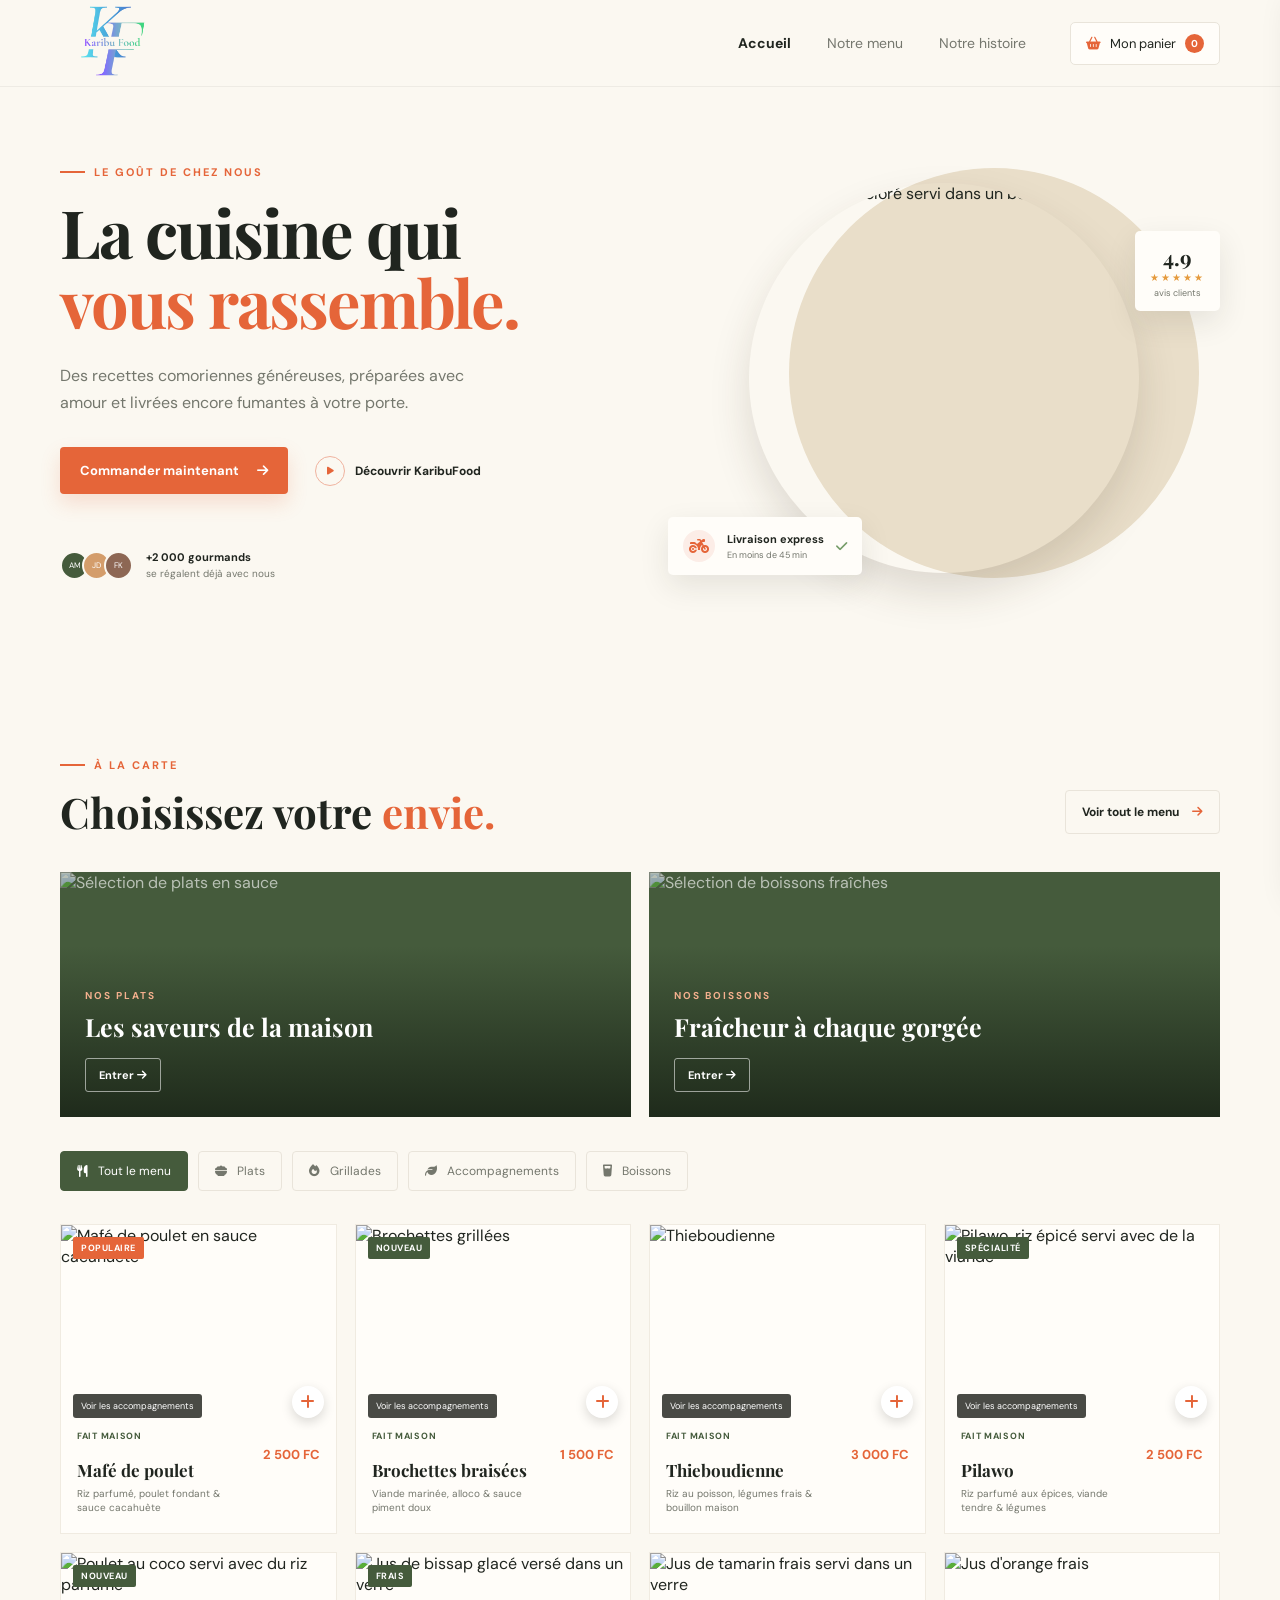
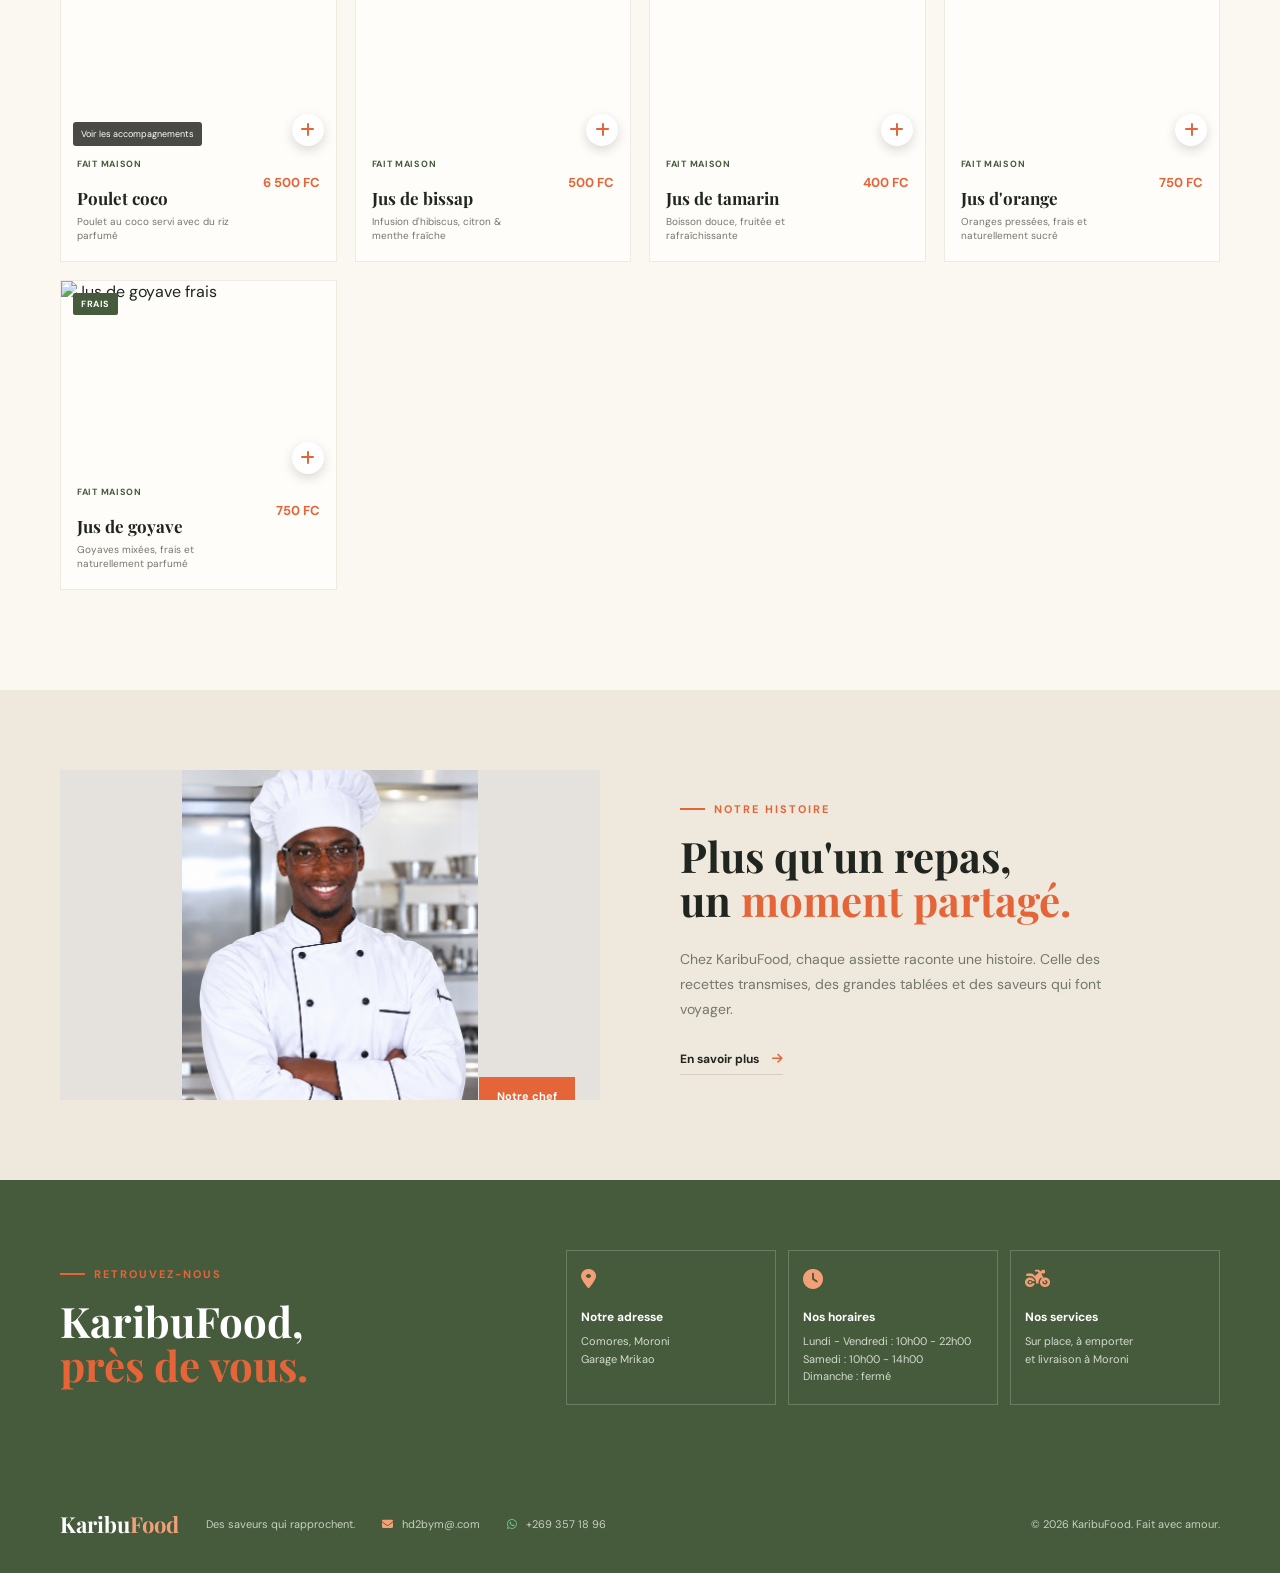
==== karibufood.html @ 6693604b "Let customers choose accompaniments" ====
﻿<!DOCTYPE html>
<html lang="fr">
<head>
    <meta charset="UTF-8">
    <meta name="viewport" content="width=device-width, initial-scale=1.0">
    <meta name="description" content="KaribuFood, votre restaurant de cuisine africaine livrÃ© Ã  domicile.">
    <title>KaribuFood | La cuisine qui vous rassemble</title>
    <link rel="stylesheet" href="karibufood.css">
    <link rel="preconnect" href="https://fonts.googleapis.com">
    <link rel="preconnect" href="https://fonts.gstatic.com" crossorigin>
    <link href="https://fonts.googleapis.com/css2?family=DM+Sans:wght@400;500;600;700&family=Playfair+Display:wght@600;700;800&display=swap" rel="stylesheet">
    <link rel="stylesheet" href="https://cdnjs.cloudflare.com/ajax/libs/font-awesome/6.5.2/css/all.min.css">
</head>
<body>
    <header class="site-header">
        <nav class="navbar container" aria-label="Navigation principale">
            <a class="brand" href="#accueil" aria-label="KaribuFood accueil"><img src="logo image/karibufood_logo_transparent.png" alt="KaribuFood"></a>
            <div class="nav-links"><a class="active" href="#accueil">Accueil</a><a href="#menu">Notre menu</a><a href="#histoire">Notre histoire</a></div>
            <button class="cart-button" id="cartButton" type="button" aria-label="Ouvrir le panier"><i class="fa-solid fa-basket-shopping"></i><span>Mon panier</span><b id="cartCount">0</b></button>
            <button class="menu-toggle" id="menuToggle" type="button" aria-label="Ouvrir le menu"><i class="fa-solid fa-bars"></i></button>
        </nav>
    </header>
    <main>
        <section class="hero" id="accueil"><div class="container hero-grid"><div class="hero-copy"><p class="eyebrow"><span></span> Le goÃ»t de chez nous</p><h1>La cuisine qui <em>vous rassemble.</em></h1><p class="hero-text">Des recettes comoriennes gÃ©nÃ©reuses, prÃ©parÃ©es avec amour et livrÃ©es encore fumantes Ã  votre porte.</p><div class="hero-actions"><a class="primary-button" href="#menu">Commander maintenant <i class="fa-solid fa-arrow-right"></i></a><a class="play-link" href="#histoire"><span><i class="fa-solid fa-play"></i></span> DÃ©couvrir KaribuFood</a></div><div class="hero-note"><div class="avatar-stack"><span>AM</span><span>JD</span><span>FK</span></div><p><strong>+2 000 gourmands</strong><br>se rÃ©galent dÃ©jÃ  avec nous</p></div></div><div class="hero-visual"><div class="hero-shape"></div><img src="https://images.unsplash.com/photo-1604329760661-e71dc83f8f26?auto=format&fit=crop&w=1000&q=85" alt="Plat africain colorÃ© servi dans un bol"><div class="delivery-card"><i class="fa-solid fa-motorcycle"></i><div><strong>Livraison express</strong><small>En moins de 45 min</small></div><i class="fa-solid fa-check"></i></div><div class="rating-card"><strong>4.9</strong><span>â˜…â˜…â˜…â˜…â˜…</span><small>avis clients</small></div></div></div></section>
        <section class="menu-section container" id="menu"><div class="section-heading"><div><p class="eyebrow"><span></span> Ã€ la carte</p><h2>Choisissez votre <em>envie.</em></h2></div><a class="outline-button" href="#menu">Voir tout le menu <i class="fa-solid fa-arrow-right"></i></a></div><div class="menu-collections"><article class="collection-card"><img src="https://images.unsplash.com/photo-1547592180-85f173990554?auto=format&fit=crop&w=900&q=85" alt="SÃ©lection de plats en sauce"><div><p>Nos plats</p><h3>Les saveurs de la maison</h3><button class="collection-button" data-view-category="plats" type="button">Entrer <i class="fa-solid fa-arrow-right"></i></button></div></article><article class="collection-card"><img src="https://images.unsplash.com/photo-1544145945-f90425340c7e?auto=format&fit=crop&w=900&q=85" alt="SÃ©lection de boissons fraÃ®ches"><div><p>Nos boissons</p><h3>FraÃ®cheur Ã  chaque gorgÃ©e</h3><button class="collection-button" data-view-category="boissons" type="button">Entrer <i class="fa-solid fa-arrow-right"></i></button></div></article></div><div class="categories" role="tablist" aria-label="CatÃ©gories du menu"><button class="category active" data-category="all" type="button"><i class="fa-solid fa-utensils"></i> Tout le menu</button><button class="category" data-category="plats" type="button"><i class="fa-solid fa-bowl-food"></i> Plats</button><button class="category" data-category="grillades" type="button"><i class="fa-solid fa-fire"></i> Grillades</button><button class="category" data-category="accompagnements" type="button"><i class="fa-solid fa-leaf"></i> Accompagnements</button><button class="category" data-category="boissons" type="button"><i class="fa-solid fa-glass-water"></i> Boissons</button></div><div class="food-grid" id="foodGrid">
            <article class="food-card" data-category="plats" data-name="MafÃ© de poulet" data-price="2500" data-accompagnements="Riz parfumÃ©|Poulet|Sauce cacahuÃ¨te|Carotte|Oignon"><div class="food-image"><img src="https://i.pinimg.com/736x/01/c2/eb/01c2eb4a02ba7c82f699e6c225001c4b.jpg" alt="MafÃ© de poulet en sauce cacahuÃ¨te"><span class="popular">Populaire</span><button class="quick-add" type="button" aria-label="Ajouter MafÃ© de poulet"><i class="fa-solid fa-plus"></i></button></div><div class="food-info"><div><h3>MafÃ© de poulet</h3><p>Riz parfumÃ©, poulet fondant & sauce cacahuÃ¨te</p></div><strong>2 500 FC</strong></div></article>
            <article class="food-card" data-category="grillades" data-name="Brochettes braisÃ©es" data-price="1500" data-accompagnements="Alloco|Sauce piment doux|Salade verte|Tomate|Oignon"><div class="food-image"><img src="https://i.pinimg.com/736x/81/b2/e4/81b2e460fadc8dfc91b038dc1888daf3.jpg" alt="Brochettes grillÃ©es"><span class="new">Nouveau</span><button class="quick-add" type="button" aria-label="Ajouter Brochettes braisÃ©es"><i class="fa-solid fa-plus"></i></button></div><div class="food-info"><div><h3>Brochettes braisÃ©es</h3><p>Viande marinÃ©e, alloco & sauce piment doux</p></div><strong>1 500 FC</strong></div></article>
            <article class="food-card" data-category="plats" data-name="Thieboudienne" data-price="3000" data-accompagnements="Riz|Poisson|LÃ©gumes frais|Bouillon maison|Tomate"><div class="food-image"><img src="https://images.unsplash.com/photo-1512058564366-18510be2db19?auto=format&fit=crop&w=700&q=85" alt="Thieboudienne"><button class="quick-add" type="button" aria-label="Ajouter Thieboudienne"><i class="fa-solid fa-plus"></i></button></div><div class="food-info"><div><h3>Thieboudienne</h3><p>Riz au poisson, lÃ©gumes frais & bouillon maison</p></div><strong>3 000 FC</strong></div></article>
            <article class="food-card" data-category="plats" data-name="Pilawo" data-price="2500" data-accompagnements="Riz Ã©picÃ©|Viande tendre|LÃ©gumes|Pois chiches|Sauce"><div class="food-image"><img src="https://i.pinimg.com/736x/68/ee/72/68ee72167436bbbc3c39f2d43cd04813.jpg" alt="Pilawo, riz Ã©picÃ© servi avec de la viande"><span class="new">SpÃ©cialitÃ©</span><button class="quick-add" type="button" aria-label="Ajouter Pilawo"><i class="fa-solid fa-plus"></i></button></div><div class="food-info"><div><h3>Pilawo</h3><p>Riz parfumÃ© aux Ã©pices, viande tendre & lÃ©gumes</p></div><strong>2 500 FC</strong></div></article>
            <article class="food-card" data-category="plats" data-name="Poulet coco" data-price="6500" data-accompagnements="Poulet|Riz parfumÃ©|Lait de coco|Carotte|Poivron"><div class="food-image"><img src="https://i.pinimg.com/736x/cd/e4/d1/cde4d16fb7b32b44b46d7a830b1a52b8.jpg" alt="Poulet au coco servi avec du riz parfumÃ©"><span class="new">Nouveau</span><button class="quick-add" type="button" aria-label="Ajouter Poulet coco"><i class="fa-solid fa-plus"></i></button></div><div class="food-info"><div><h3>Poulet coco</h3><p>Poulet au coco servi avec du riz parfumÃ©</p></div><strong>6 500 FC</strong></div></article>
            <article class="food-card" data-category="boissons" data-name="Jus de bissap" data-price="500"><div class="food-image"><img src="https://i.pinimg.com/736x/52/3e/ba/523eba1c9d68905fcc870c35cdce271d.jpg" alt="Jus de bissap glacÃ© versÃ© dans un verre"><span class="new">Frais</span><button class="quick-add" type="button" aria-label="Ajouter Jus de bissap"><i class="fa-solid fa-plus"></i></button></div><div class="food-info"><div><h3>Jus de bissap</h3><p>Infusion d'hibiscus, citron & menthe fraÃ®che</p></div><strong>500 FC</strong></div></article>
            <article class="food-card" data-category="boissons" data-name="Jus de tamarin" data-price="400"><div class="food-image"><img src="https://i.pinimg.com/736x/dc/6e/f4/dc6ef4f5f45bc2360cb7c2aab0825589.jpg" alt="Jus de tamarin frais servi dans un verre"><button class="quick-add" type="button" aria-label="Ajouter Jus de tamarin"><i class="fa-solid fa-plus"></i></button></div><div class="food-info"><div><h3>Jus de tamarin</h3><p>Boisson douce, fruitÃ©e et rafraÃ®chissante</p></div><strong>400 FC</strong></div></article>
            <article class="food-card" data-category="boissons" data-name="Jus d'orange" data-price="750"><div class="food-image"><img src="https://images.unsplash.com/photo-1600271886742-f049cd451bba?auto=format&fit=crop&w=700&q=85" alt="Jus d'orange frais"><button class="quick-add" type="button" aria-label="Ajouter Jus d'orange"><i class="fa-solid fa-plus"></i></button></div><div class="food-info"><div><h3>Jus d'orange</h3><p>Oranges pressÃ©es, frais et naturellement sucrÃ©</p></div><strong>750 FC</strong></div></article>
            <article class="food-card" data-category="boissons" data-name="Jus de goyave" data-price="750"><div class="food-image"><img src="https://i.pinimg.com/736x/df/b5/95/dfb595bc59ea06f942e2a136dc62aecb.jpg" alt="Jus de goyave frais"><span class="new">Frais</span><button class="quick-add" type="button" aria-label="Ajouter Jus de goyave"><i class="fa-solid fa-plus"></i></button></div><div class="food-info"><div><h3>Jus de goyave</h3><p>Goyaves mixÃ©es, frais et naturellement parfumÃ©</p></div><strong>750 FC</strong></div></article>
        </div></section>
        <section class="story" id="histoire"><div class="container story-grid"><div class="story-image"><img src="5f4ec64f-b75d-4c88-a7b0-e75ed07fa10e.png" alt="Chef KaribuFood dans sa cuisine"><span>Notre chef</span></div><div class="story-copy"><p class="eyebrow"><span></span> Notre histoire</p><h2>Plus qu'un repas,<br>un <em>moment partagÃ©.</em></h2><p>Chez KaribuFood, chaque assiette raconte une histoire. Celle des recettes transmises, des grandes tablÃ©es et des saveurs qui font voyager.</p><a class="text-link" href="#restaurant-info">En savoir plus <i class="fa-solid fa-arrow-right"></i></a></div></div></section>
        <section class="restaurant-info" id="restaurant-info"><div class="container info-grid"><div><p class="eyebrow"><span></span> Retrouvez-nous</p><h2>KaribuFood,<br><em>prÃ¨s de vous.</em></h2></div><div class="info-options"><div class="info-option"><i class="fa-solid fa-location-dot"></i><div><strong>Notre adresse</strong><p>Comores, Moroni<br>Garage Mrikao</p></div></div><div class="info-option"><i class="fa-solid fa-clock"></i><div><strong>Nos horaires</strong><p>Lundi - Dimanche<br>10h00 - 22h00</p></div></div><div class="info-option"><i class="fa-solid fa-motorcycle"></i><div><strong>Nos services</strong><p>Sur place, Ã  emporter<br>et livraison Ã  Moroni</p></div></div></div></div></section>
    </main>
    <aside class="cart-drawer" id="cartDrawer" aria-label="Votre panier" aria-hidden="true"><div class="drawer-head"><div><p class="eyebrow"><span></span> Votre commande</p><h2>Mon panier</h2></div><button id="closeCart" type="button" aria-label="Fermer le panier"><i class="fa-solid fa-xmark"></i></button></div><div class="cart-items" id="cartItems"><div class="empty-cart"><i class="fa-solid fa-basket-shopping"></i><p>Votre panier est vide.</p><small>Ajoutez un plat pour commencer.</small></div></div><div class="cart-footer"><div class="total-row"><span>Sous-total</span><strong id="cartTotal">0 FC</strong></div><button class="primary-button checkout" id="checkoutButton" type="button">Passer la commande <i class="fa-solid fa-arrow-right"></i></button></div></aside><div class="overlay" id="overlay"></div>
    <section class="dish-modal" id="dishModal" aria-hidden="true" aria-labelledby="dishModalTitle"><div class="dish-modal-box"><button class="dish-modal-close" id="closeDishModal" type="button" aria-label="Fermer les accompagnements"><i class="fa-solid fa-xmark"></i></button><div class="dish-modal-head"><p class="eyebrow"><span></span> Accompagnements</p><h2 id="dishModalTitle">Nom du plat</h2></div><ul id="dishModalList" class="dish-modal-list"></ul></div></section><section class="payment-modal" id="paymentModal" aria-hidden="true" aria-labelledby="paymentTitle"><div class="payment-box"><div class="payment-head"><div><p class="eyebrow"><span></span> Paiement sÃ©curisÃ©</p><h2 id="paymentTitle">Finalisez votre commande</h2></div><button id="closePayment" type="button" aria-label="Fermer le paiement"><i class="fa-solid fa-xmark"></i></button></div><div class="payment-total"><span>Total Ã  payer</span><strong id="paymentTotal">0 FC</strong></div><div class="payment-methods"><button class="payment-method active" data-method="card" type="button"><i class="fa-regular fa-credit-card"></i><span>Carte bancaire<small>Visa, Mastercard</small></span><i class="fa-solid fa-check"></i></button><button class="payment-method" data-method="paypal" type="button"><i class="fa-brands fa-paypal"></i><span>PayPal<small>Paiement rapide</small></span><i class="fa-solid fa-check"></i></button><button class="payment-method" data-method="mobile" type="button"><i class="fa-solid fa-mobile-screen-button"></i><span>Mobile Money<small>Comores Telecom, Telma</small></span><i class="fa-solid fa-check"></i></button></div><form id="paymentForm"><label>Nom complet<input type="text" name="name" placeholder="Votre nom" required></label><label>Email de confirmation<input type="email" name="email" placeholder="vous@exemple.com" required></label><div class="card-fields" id="cardFields"><label>NumÃ©ro de carte<input type="text" inputmode="numeric" placeholder="0000 0000 0000 0000" minlength="16" required></label><div class="form-row"><label>Expiration<input type="text" placeholder="MM/AA" required></label><label>CVV<input type="text" inputmode="numeric" placeholder="123" minlength="3" required></label></div></div><div class="mobile-fields" id="mobileFields"><label>NumÃ©ro Mobile Money<input type="tel" inputmode="tel" placeholder="+269 3X XX XX XX"></label></div><button class="primary-button payment-submit" type="submit">Confirmer et payer <i class="fa-solid fa-lock"></i></button><p class="secure-note"><i class="fa-solid fa-shield-halved"></i> Vos informations sont protÃ©gÃ©es.</p></form><div class="payment-success" id="paymentSuccess"><i class="fa-solid fa-circle-check"></i><h3>Commande confirmÃ©e !</h3><p>Merci pour votre commande. Vous recevrez bientÃ´t la confirmation par email.</p><button class="primary-button" id="finishPayment" type="button">Continuer</button></div></div></section>
    <footer><div class="container footer-inner"><strong>Karibu<span>Food</span></strong><p>Des saveurs qui rapprochent.</p><a class="footer-email" href="mailto:hd2bym@.com"><i class="fa-solid fa-envelope"></i> hd2bym@.com</a><a class="footer-whatsapp" href="https://wa.me/2693571896" target="_blank" rel="noopener"><i class="fa-brands fa-whatsapp"></i> +269 357 18 96</a><small>Â© 2026 KaribuFood. Fait avec amour.</small></div></footer>
    <script src="karibufood.js?v=select-accompaniments"></script>
</body>
</html>
---- karibufood.css ----
:root{--ink:#20251f;--muted:#74776d;--cream:#fbf8f1;--paper:#fffdf9;--orange:#e56539;--green:#455b3c;--line:#e9e4da}
 *{box-sizing:border-box}
 html{scroll-behavior:smooth}
 body{margin:0;background:var(--cream);color:var(--ink);font-family:'DM Sans',sans-serif}
 a{text-decoration:none;color:inherit}
 button{font:inherit;cursor:pointer}
 .container{width:min(1160px,calc(100% - 48px));margin:auto}
 .site-header{background:var(--cream);border-bottom:1px solid rgba(32,37,31,.06)}
 .navbar{height:86px;display:flex;align-items:center;justify-content:space-between}
 .brand img{width:130px;height:auto;display:block;filter:saturate(1.12) contrast(1.08)}
 .nav-links{display:flex;gap:36px;align-items:center;margin-left:auto;margin-right:44px}
 .nav-links a{font-size:14px;color:#75776e;transition:.2s}
 .nav-links a:hover,.nav-links a.active{color:var(--ink);font-weight:700}
 .cart-button{border:1px solid var(--line);background:var(--paper);border-radius:5px;padding:11px 15px;display:flex;align-items:center;gap:9px;color:var(--ink);font-size:13px}
 .cart-button i{color:var(--orange)}
 .cart-button b{background:var(--orange);color:#fff;border-radius:50%;font-size:10px;min-width:19px;height:19px;display:grid;place-items:center}
 .menu-toggle{display:none;border:0;background:none;font-size:21px}
 .hero{overflow:hidden;background:var(--cream);padding:76px 0 90px}
 .hero-grid{display:grid;grid-template-columns:1fr 1fr;align-items:center;gap:55px}
 .eyebrow{color:var(--orange);font-size:11px;text-transform:uppercase;letter-spacing:2px;font-weight:700;display:flex;align-items:center;gap:9px;margin:0 0 18px}
 .eyebrow span{width:25px;height:2px;background:var(--orange);display:inline-block}
 .hero h1,h2{font-family:'Playfair Display',serif;line-height:1.05;margin:0;color:var(--ink)}
 .hero h1{font-size:clamp(48px,5.2vw,75px);max-width:540px;letter-spacing:-2px}
 .hero h1 em,h2 em{font-style:normal;color:var(--orange)}
 .hero-text{color:var(--muted);font-size:16px;line-height:1.7;max-width:430px;margin:25px 0 31px}
 .hero-actions{display:flex;align-items:center;gap:27px}
 .primary-button{background:var(--orange);color:#fff;border:0;border-radius:4px;padding:15px 20px;font-size:13px;font-weight:700;display:inline-flex;align-items:center;gap:18px;box-shadow:0 9px 20px rgba(229,101,57,.18);transition:.2s}
 .primary-button:hover{background:#c9502a;transform:translateY(-2px)}
 .play-link{font-size:12px;font-weight:700;display:flex;align-items:center;gap:10px}
 .play-link span{color:var(--orange);border:1px solid #f0b39f;width:30px;height:30px;border-radius:50%;display:grid;place-items:center;font-size:9px}
 .hero-note{margin-top:45px;display:flex;align-items:center;gap:12px}
 .avatar-stack{display:flex}
 .avatar-stack span{width:29px;height:29px;border-radius:50%;border:2px solid var(--cream);background:var(--green);color:#fff;font-size:8px;display:grid;place-items:center;margin-right:-7px}
 .avatar-stack span:nth-child(2){background:#d49d6b}
 .avatar-stack span:nth-child(3){background:#8d6754}
 .hero-note p{font-size:10px;line-height:1.5;color:var(--muted);margin-left:8px}
 .hero-note strong{color:var(--ink);font-size:11px}
 .hero-visual{position:relative;height:430px;display:flex;justify-content:center;align-items:center}
 .hero-shape{position:absolute;background:#e9dec9;width:410px;height:410px;border-radius:50%;right:21px;top:5px}
 .hero-visual>img{width:390px;height:390px;border-radius:50%;object-fit:cover;position:relative;z-index:1;box-shadow:0 20px 40px rgba(59,44,29,.15)}
 .delivery-card,.rating-card{position:absolute;z-index:2;background:var(--paper);box-shadow:0 11px 30px rgba(40,36,26,.1);border-radius:5px}
 .delivery-card{bottom:18px;left:0;display:flex;align-items:center;gap:12px;padding:13px 15px}
 .delivery-card>i:first-child{background:#fcede7;color:var(--orange);border-radius:50%;width:32px;height:32px;display:grid;place-items:center}
 .delivery-card>i:last-child{color:#759c68;font-size:13px}
 .delivery-card strong,.delivery-card small{display:block}
 .delivery-card strong{font-size:11px}
 .delivery-card small{font-size:9px;color:var(--muted);margin-top:3px}
 .rating-card{right:0;top:68px;padding:12px 15px;text-align:center}
 .rating-card strong,.rating-card span,.rating-card small{display:block}
 .rating-card strong{font-family:'Playfair Display';font-size:21px}
 .rating-card span{color:#e59a3d;font-size:10px;letter-spacing:2px}
 .rating-card small{color:var(--muted);font-size:9px;margin-top:3px}
 .menu-section{padding:75px 0 100px}
 .section-heading{display:flex;justify-content:space-between;align-items:end;margin-bottom:38px}
 .section-heading h2,.story h2{font-size:42px}
 .menu-collections{display:grid;grid-template-columns:repeat(2,1fr);gap:18px;margin-bottom:34px}
 .collection-card{height:245px;position:relative;overflow:hidden;background:var(--green);color:#fff}
 .collection-card img{width:100%;height:100%;object-fit:cover;opacity:.62;transition:.4s}
 .collection-card:hover img{transform:scale(1.06);opacity:.5}
 .collection-card>div{position:absolute;inset:0;padding:25px;display:flex;flex-direction:column;align-items:flex-start;justify-content:flex-end;background:linear-gradient(0deg,rgba(20,29,18,.78),transparent 70%)}
 .collection-card p{font-size:10px;text-transform:uppercase;letter-spacing:2px;color:#f4b08e;margin:0 0 8px;font-weight:700}
 .collection-card h3{font-family:'Playfair Display';font-size:25px;margin:0 0 15px}
 .collection-button{border:1px solid rgba(255,255,255,.55);background:transparent;color:#fff;padding:9px 13px;border-radius:3px;font-size:11px;font-weight:700}
 .collection-button:hover{background:#fff;color:var(--ink)}
 .outline-button{border:1px solid var(--line);padding:13px 16px;border-radius:4px;font-size:12px;font-weight:700}
 .outline-button i,.text-link i{color:var(--orange);margin-left:10px}
 .categories{display:flex;gap:10px;margin-bottom:30px;overflow:auto;padding-bottom:3px}
 .category{white-space:nowrap;border:1px solid var(--line);background:transparent;color:var(--muted);padding:11px 16px;border-radius:4px;font-size:12px}
 .category i{margin-right:7px}
 .category.active,.category:hover{background:var(--green);border-color:var(--green);color:#fff}
 .food-grid{display:grid;grid-template-columns:repeat(4,1fr);gap:18px}
 .food-card{background:var(--paper);border:1px solid #f0ebe1;padding-bottom:18px}
 .food-image{height:205px;position:relative;overflow:hidden}
 .food-image img{width:100%;height:100%;object-fit:cover;transition:.4s;cursor:pointer}
 .food-card[data-accompagnements] .food-image::after{content:'Voir les accompagnements';position:absolute;left:12px;bottom:12px;background:rgba(28,31,24,.8);color:#fff;padding:6px 8px;border-radius:3px;font-size:9px;pointer-events:none}
 .food-card:hover .food-image img{transform:scale(1.06)}
 .food-image span{position:absolute;top:12px;left:12px;background:var(--orange);color:#fff;padding:5px 8px;border-radius:2px;font-size:9px;text-transform:uppercase;font-weight:700;letter-spacing:.5px}
 .food-image .new{background:var(--green)}
 .quick-add{position:absolute;right:12px;bottom:12px;background:#fff;color:var(--orange);border:0;width:32px;height:32px;border-radius:50%;box-shadow:0 4px 12px rgba(0,0,0,.15);transition:.2s}
 .quick-add:hover{background:var(--orange);color:#fff}
 .food-info{padding:16px 16px 0;display:flex;justify-content:space-between;gap:8px;position:relative}
 .food-info::before{content:'Fait maison';display:inline-block;position:absolute;top:0;left:16px;color:var(--green);font-size:9px;font-weight:700;text-transform:uppercase;letter-spacing:.7px}
 .food-info>div{padding-top:13px}
 .food-info h3{font-family:'Playfair Display';font-size:17px;margin:0 0 6px}
 .food-info p{font-size:10px;color:var(--muted);line-height:1.4;margin:0;max-width:155px}
 .food-info>strong{color:var(--orange);font-size:13px;white-space:nowrap}
 .accompaniment-view{margin-top:4px}
 .accompaniment-heading{border-top:1px solid var(--line);padding-top:24px;margin-bottom:18px}
 .accompaniment-heading h3{font-family:'Playfair Display';font-size:28px;margin:6px 0}
 .accompaniment-heading>p:not(.eyebrow){color:var(--muted);font-size:12px;margin:0}
 .accompaniment-grid{display:grid;grid-template-columns:repeat(3,1fr);gap:14px}
 .accompaniment-card{border:1px solid var(--line);background:#faf7f2;padding:18px}
 .accompaniment-card h4{font-family:'Playfair Display';font-size:18px;margin:0 0 12px;color:var(--ink)}
 .accompaniment-card ul{list-style:none;padding:0;margin:0;display:grid;gap:7px}
 .accompaniment-card li{font-size:12px;color:var(--muted);display:flex;align-items:center;gap:8px}
 .accompaniment-card li::before{content:'\f00c';font-family:'Font Awesome 6 Free';font-weight:900;color:var(--orange);font-size:10px}
 .story{background:#efe8dc;padding:80px 0}
 .story-grid{display:grid;grid-template-columns:1fr 1fr;gap:80px;align-items:center}
 .story-image{position:relative;background:#e5e1dc;display:flex;justify-content:center;overflow:hidden}
 .story-image img{width:100%;height:330px;object-fit:contain;object-position:center top;display:block}
 .story-image span{position:absolute;bottom:-15px;right:25px;background:var(--orange);color:#fff;padding:12px 18px;font-size:11px;font-weight:700}
 .story-copy>p:not(.eyebrow){font-size:14px;color:var(--muted);line-height:1.8;max-width:430px;margin:25px 0}
 .text-link{font-size:12px;font-weight:700;border-bottom:1px solid #d9cdbd;padding-bottom:7px}
 .restaurant-info{background:var(--green);color:#fff;padding:70px 0}
 .info-grid{display:grid;grid-template-columns:.8fr 1.2fr;gap:70px;align-items:center}
 .restaurant-info h2{color:#fff;font-size:42px}
 .info-options{display:grid;grid-template-columns:repeat(3,1fr);gap:12px}
 .info-option{border:1px solid rgba(255,255,255,.2);padding:18px 14px;min-height:145px}
 .info-option>i{color:#f3a079;font-size:20px;margin-bottom:20px}
 .info-option strong{display:block;font-size:12px}
 .info-option p{font-size:11px;line-height:1.6;color:#d4dbce;margin:8px 0 0}
 footer{background:var(--green);color:#fff;padding:31px 0}
 .footer-inner{display:flex;align-items:center;gap:27px}
 .footer-inner strong{font-family:'Playfair Display';font-size:22px}
 .footer-inner strong span{color:#f3a079}
 .footer-inner p,.footer-inner small,.footer-email{font-size:11px;color:#c9d0c1}
 .footer-email:hover,.footer-whatsapp:hover{color:#fff}
 .footer-email i,.footer-whatsapp i{margin-right:6px}
 .footer-email i{color:#f3a079}
 .footer-whatsapp i{color:#78c98a}
 .footer-whatsapp{font-size:11px;color:#c9d0c1}
 .footer-inner small{margin-left:auto}
 .cart-drawer{position:fixed;z-index:10;right:0;top:0;height:100vh;width:min(410px,100%);background:var(--paper);padding:30px;transform:translateX(105%);transition:.3s;box-shadow:-10px 0 30px rgba(0,0,0,.1);display:flex;flex-direction:column}
 .cart-drawer.open{transform:translateX(0)}
 .drawer-head{display:flex;justify-content:space-between;align-items:start;border-bottom:1px solid var(--line);padding-bottom:22px}
 .drawer-head h2{font-size:31px}
 .drawer-head .eyebrow{margin-bottom:7px}
 .drawer-head button{border:0;background:transparent;font-size:20px;color:var(--muted)}
 .cart-items{flex:1;padding:20px 0;overflow:auto}
 .empty-cart{text-align:center;color:var(--muted);padding-top:100px}
 .empty-cart i{font-size:35px;color:#ddcfc0;margin-bottom:18px}
 .empty-cart p{color:var(--ink);font-weight:700;margin:0 0 5px}
 .empty-cart small{font-size:11px}
 .cart-item{display:flex;align-items:center;justify-content:space-between;border-bottom:1px solid var(--line);padding:15px 0}
 .cart-item strong,.cart-item small{display:block}
 .cart-item strong{font-size:13px}
 .cart-item small{font-size:11px;color:var(--orange);margin-top:5px}
 .cart-item button{border:0;background:none;color:#a8a59d}
 .cart-footer{border-top:1px solid var(--line);padding-top:20px}
 .total-row{display:flex;justify-content:space-between;margin-bottom:18px;font-size:14px}
 .total-row strong{font-size:18px}
 .checkout{width:100%;justify-content:center}
 .overlay{position:fixed;z-index:9;inset:0;background:rgba(28,31,24,.45);opacity:0;pointer-events:none;transition:.3s}
 .overlay.visible{opacity:1;pointer-events:auto}
 .dish-modal{position:fixed;inset:0;z-index:20;background:rgba(28,31,24,.58);display:grid;place-items:center;padding:20px;opacity:0;pointer-events:none;transition:.25s}
 .dish-modal.open{opacity:1;pointer-events:auto}
 .dish-modal-box{position:relative;width:min(440px,100%);background:var(--paper);padding:24px 24px 18px;border-radius:8px;box-shadow:0 20px 60px rgba(0,0,0,.24)}
 .dish-modal-close{position:absolute;top:16px;right:16px;border:0;background:transparent;color:var(--muted);font-size:20px}
 .dish-modal-head{padding-right:30px;border-bottom:1px solid var(--line);padding-bottom:14px;margin-bottom:12px}
 .dish-modal-head h2{font-size:28px;margin:0}
 .dish-modal-list{border:0;padding:0;margin:0 0 18px;display:grid;gap:8px}
 .dish-modal-list legend{font-size:12px;color:var(--muted);margin-bottom:4px}
 .dish-choice{display:flex;align-items:center;gap:10px;color:var(--ink);font-size:14px;padding:10px;border:1px solid var(--line);border-radius:6px;background:#faf7f2;cursor:pointer}
 .dish-choice:has(input:checked){border-color:var(--orange);background:#fff8f4}
 .dish-choice input{accent-color:var(--orange);width:16px;height:16px}
 .dish-modal-empty{color:var(--muted);font-size:13px}
 .dish-modal-add{width:100%;justify-content:center}
 [hidden]{display:none!important}
 @media(max-width:800px){.container{width:min(100% - 32px,560px)}.navbar{height:72px}.brand img{width:108px;height:auto}.nav-links{display:none;position:absolute;z-index:5;left:16px;right:16px;top:65px;background:var(--paper);padding:20px;box-shadow:0 8px 22px #0001;flex-direction:column;align-items:flex-start;margin:0}.nav-links.open{display:flex}.menu-toggle{display:block;margin-left:12px}.cart-button{margin-left:auto;padding:9px 10px}.cart-button span{display:none}.hero{padding:52px 0 60px}.hero-grid{grid-template-columns:1fr;gap:35px}.hero h1{font-size:50px}.hero-visual{height:350px}.hero-shape{width:300px;height:300px;right:50%;transform:translateX(50%)}.hero-visual>img{width:285px;height:285px}.delivery-card{left:0;bottom:8px}.rating-card{right:0;top:25px}.menu-section{padding:55px 0 70px}.section-heading{align-items:start;gap:20px;flex-direction:column}.section-heading h2,.story h2{font-size:36px}.food-grid{grid-template-columns:repeat(2,1fr);gap:12px}.food-image{height:170px}.food-info{display:block}.food-info>strong{display:block;margin-top:10px}.story{padding:60px 0}.story-grid{grid-template-columns:1fr;gap:45px}.story-image img{height:280px}.footer-inner{display:block}.footer-inner p{margin:10px 0}.footer-inner small{display:block;margin:20px 0 0}}
@media(max-width:430px){.food-grid{grid-template-columns:1fr 1fr}.food-image{height:135px}.food-info h3{font-size:15px}.hero-actions{align-items:flex-start;flex-direction:column;gap:18px}}
.payment-modal{position:fixed;inset:0;z-index:20;background:rgba(28,31,24,.58);display:grid;place-items:center;padding:20px;opacity:0;pointer-events:none;transition:.25s}.payment-modal.open{opacity:1;pointer-events:auto}.payment-box{width:min(520px,100%);max-height:92vh;overflow:auto;background:var(--paper);padding:30px;border-radius:6px;box-shadow:0 20px 60px #0003;transform:translateY(15px);transition:.25s}.payment-modal.open .payment-box{transform:translateY(0)}.payment-head{display:flex;justify-content:space-between;align-items:start;border-bottom:1px solid var(--line);padding-bottom:20px}.payment-head h2{font-size:30px}.payment-head .eyebrow{margin-bottom:8px}.payment-head button{border:0;background:transparent;color:var(--muted);font-size:19px}.payment-total{display:flex;justify-content:space-between;align-items:center;background:#f4efe7;margin:20px 0;padding:15px 17px;border-radius:4px;font-size:13px}.payment-total strong{font-family:'Playfair Display';font-size:22px;color:var(--orange)}.payment-methods{display:grid;grid-template-columns:repeat(3,1fr);gap:8px;margin-bottom:20px}.payment-method{position:relative;border:1px solid var(--line);background:transparent;border-radius:4px;padding:12px 8px;text-align:left;color:var(--muted);display:flex;align-items:center;gap:8px}.payment-method>i:first-child{font-size:17px;color:var(--orange)}.payment-method span{font-size:10px;font-weight:700}.payment-method small{display:block;font-size:8px;font-weight:400;margin-top:3px}.payment-method>i:last-child{display:none;position:absolute;right:7px;top:7px;color:var(--green);font-size:10px}.payment-method.active{border-color:var(--orange);background:#fff8f4;color:var(--ink)}.payment-method.active>i:last-child{display:block}.payment-box label{display:block;color:var(--ink);font-size:11px;font-weight:700;margin-bottom:13px}.payment-box input{display:block;width:100%;border:1px solid var(--line);border-radius:3px;background:#fff;padding:12px;margin-top:7px;outline:0;font:inherit;font-size:12px;color:var(--ink)}.payment-box input:focus{border-color:var(--orange);box-shadow:0 0 0 3px #e5653918}.form-row{display:grid;grid-template-columns:1fr 1fr;gap:12px}.mobile-fields{display:none}.payment-submit{width:100%;justify-content:center;margin-top:5px}.secure-note{text-align:center;color:var(--muted);font-size:10px;margin:14px 0 0}.secure-note i{color:#759c68;margin-right:5px}.payment-success{display:none;text-align:center;padding:36px 15px 12px}.payment-success.visible{display:block}.payment-success>i{font-size:47px;color:#759c68}.payment-success h3{font-family:'Playfair Display';font-size:25px;margin:17px 0 8px}.payment-success p{font-size:12px;color:var(--muted);line-height:1.6;margin:0 auto 22px;max-width:300px}.payment-success .primary-button{margin:auto}
@media(max-width:520px){.payment-box{padding:22px}.payment-methods{grid-template-columns:1fr}.payment-method{padding:10px 12px}.payment-method>i:last-child{right:12px}.payment-head h2{font-size:25px}}
.mobile-fields:not([hidden]){display:block}
@media(max-width:600px){.menu-collections{grid-template-columns:1fr}.collection-card{height:220px}.info-grid{grid-template-columns:1fr;gap:35px}.restaurant-info h2{font-size:36px}.info-options{grid-template-columns:1fr}.info-option{min-height:auto}.accompaniment-grid{grid-template-columns:1fr}}
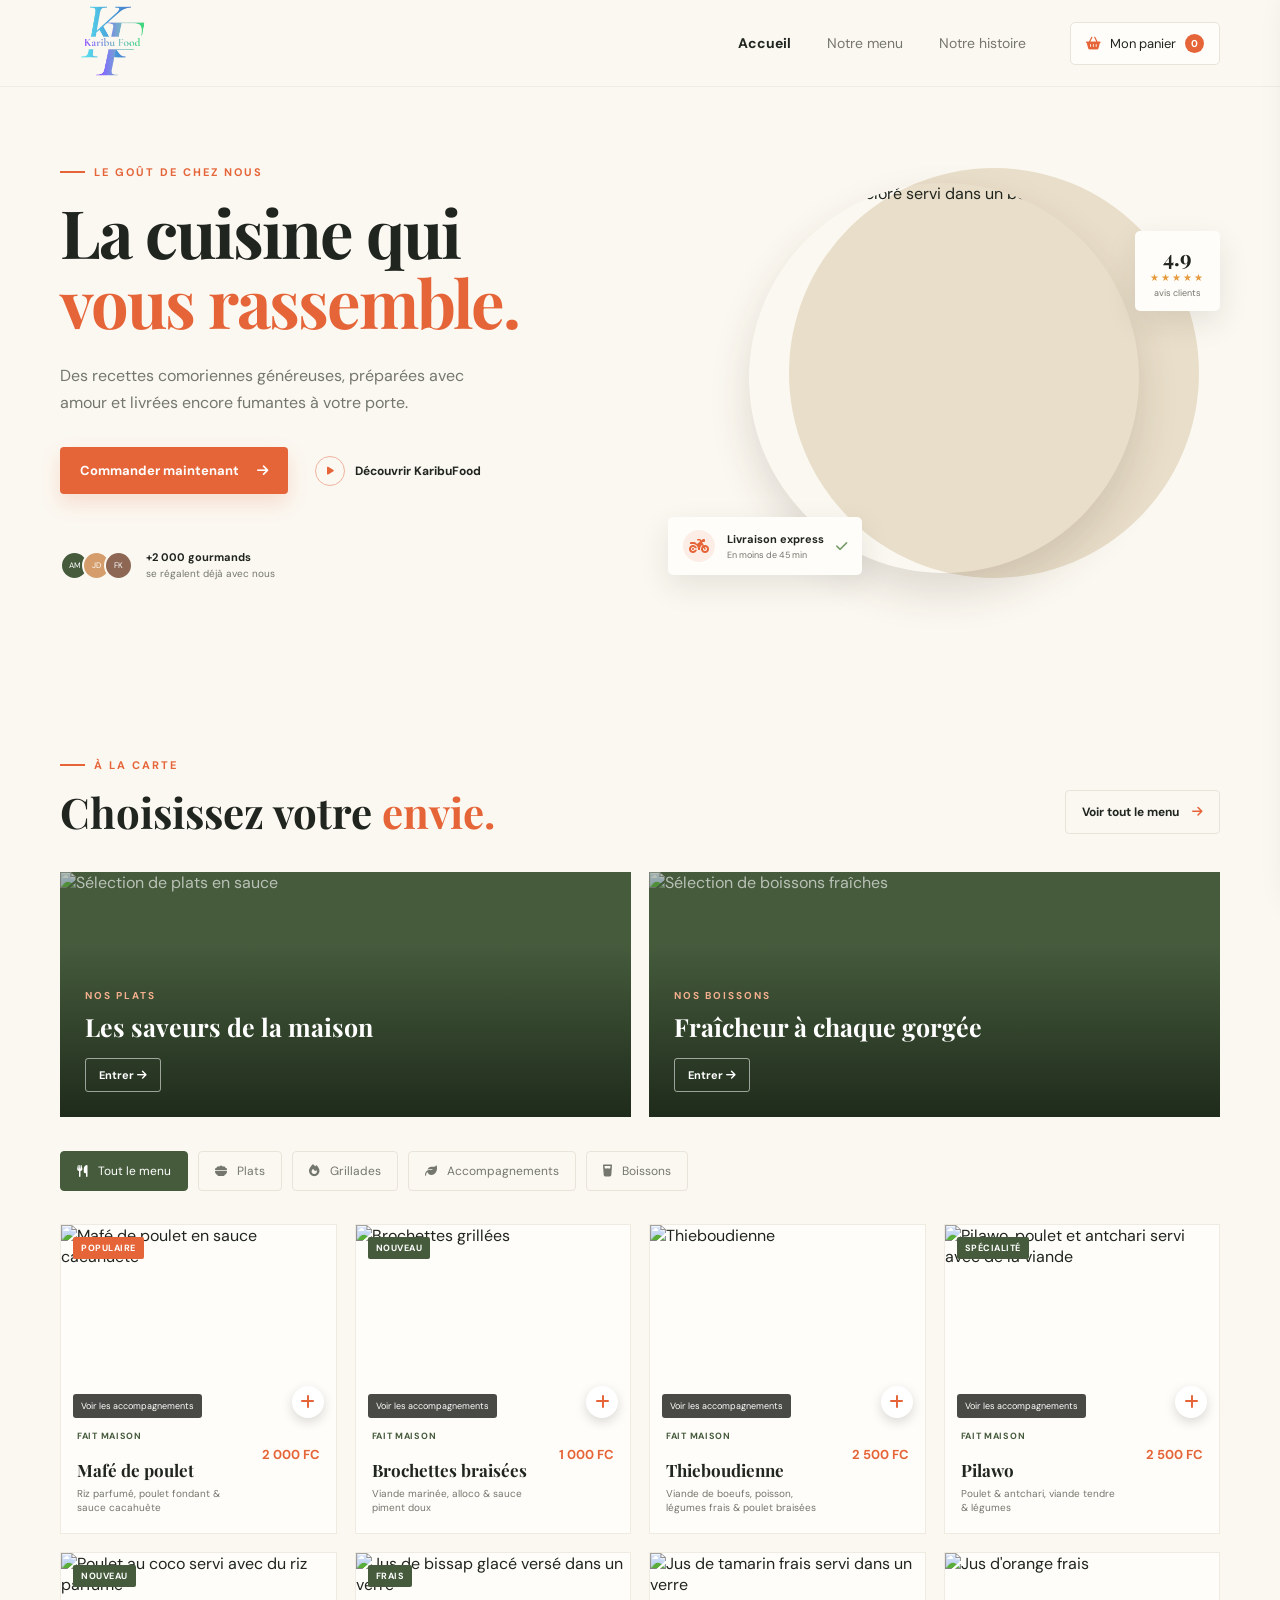
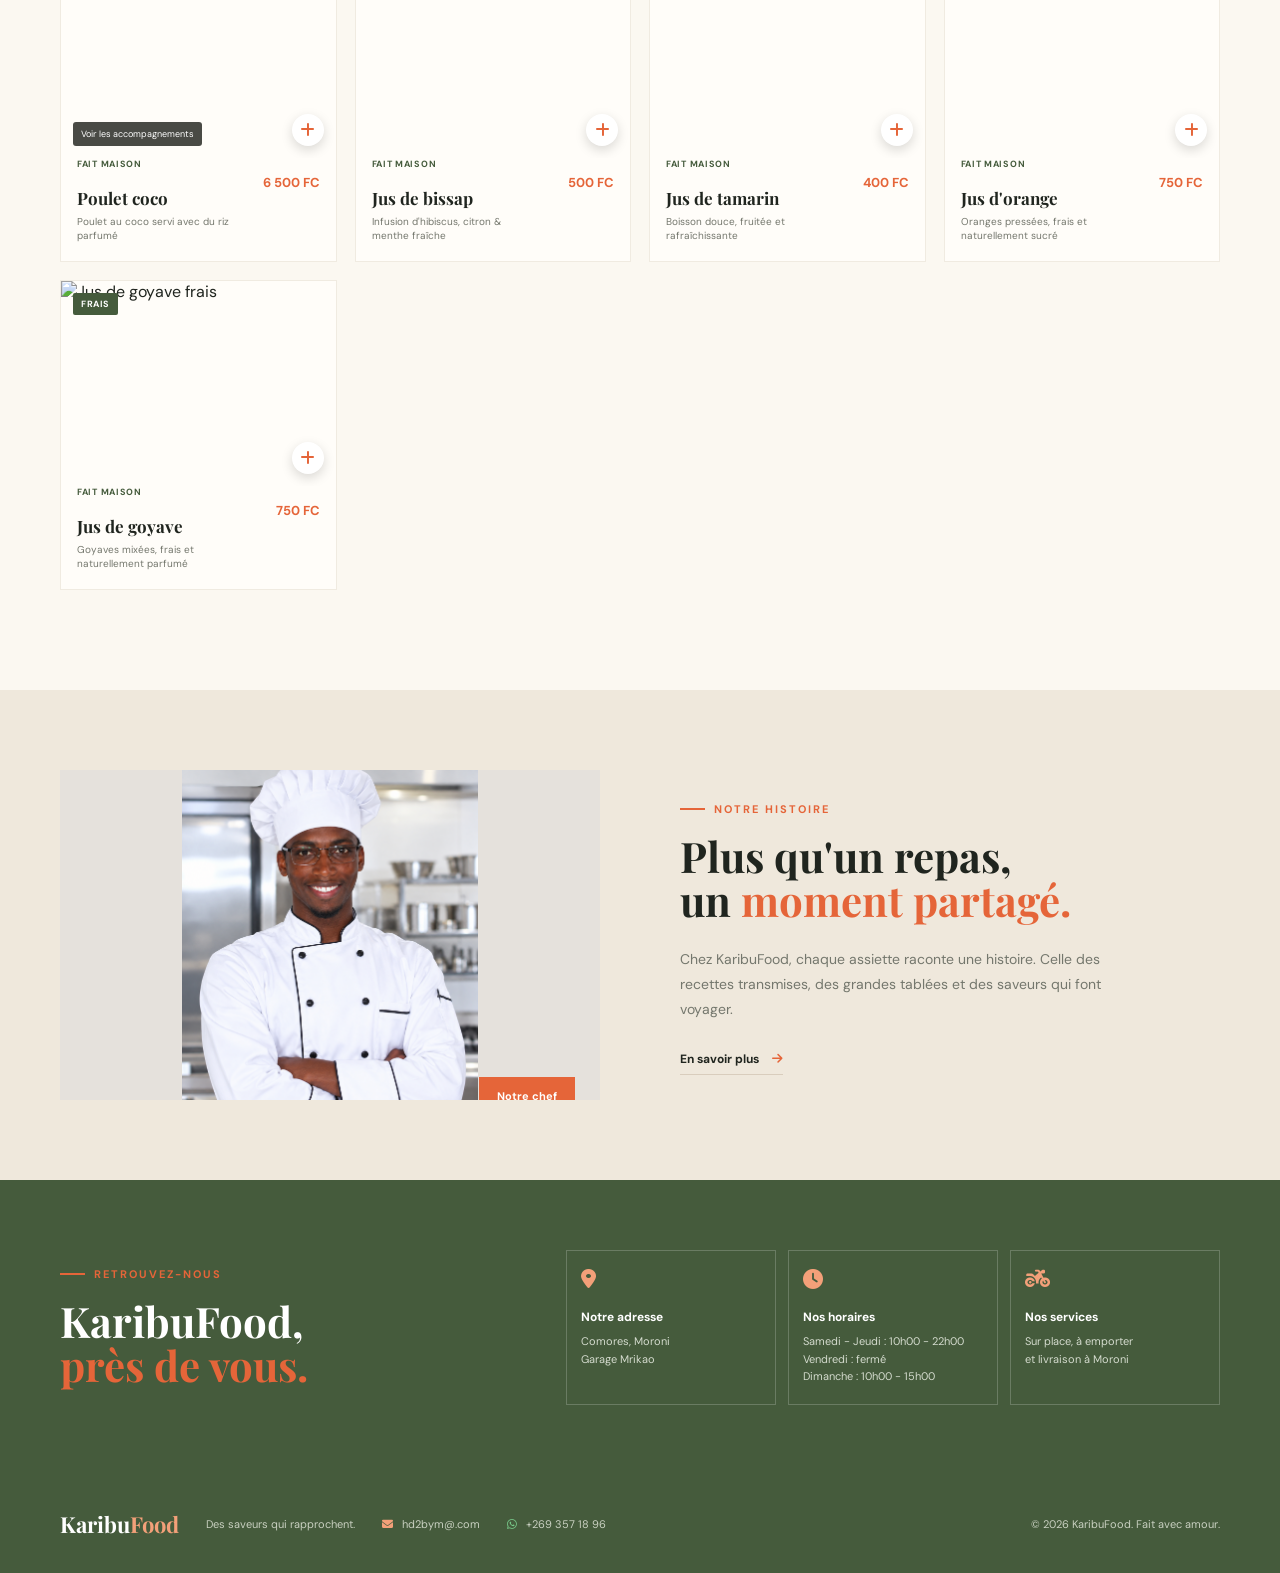
==== commit 0b00c7d0: "Update menu prices and opening hours" ====
--- a/karibufood.html
+++ b/karibufood.html
@@ -23,18 +23,18 @@
     <main>
         <section class="hero" id="accueil"><div class="container hero-grid"><div class="hero-copy"><p class="eyebrow"><span></span> Le goÃ»t de chez nous</p><h1>La cuisine qui <em>vous rassemble.</em></h1><p class="hero-text">Des recettes comoriennes gÃ©nÃ©reuses, prÃ©parÃ©es avec amour et livrÃ©es encore fumantes Ã  votre porte.</p><div class="hero-actions"><a class="primary-button" href="#menu">Commander maintenant <i class="fa-solid fa-arrow-right"></i></a><a class="play-link" href="#histoire"><span><i class="fa-solid fa-play"></i></span> DÃ©couvrir KaribuFood</a></div><div class="hero-note"><div class="avatar-stack"><span>AM</span><span>JD</span><span>FK</span></div><p><strong>+2 000 gourmands</strong><br>se rÃ©galent dÃ©jÃ  avec nous</p></div></div><div class="hero-visual"><div class="hero-shape"></div><img src="https://images.unsplash.com/photo-1604329760661-e71dc83f8f26?auto=format&fit=crop&w=1000&q=85" alt="Plat africain colorÃ© servi dans un bol"><div class="delivery-card"><i class="fa-solid fa-motorcycle"></i><div><strong>Livraison express</strong><small>En moins de 45 min</small></div><i class="fa-solid fa-check"></i></div><div class="rating-card"><strong>4.9</strong><span>â˜…â˜…â˜…â˜…â˜…</span><small>avis clients</small></div></div></div></section>
         <section class="menu-section container" id="menu"><div class="section-heading"><div><p class="eyebrow"><span></span> Ã€ la carte</p><h2>Choisissez votre <em>envie.</em></h2></div><a class="outline-button" href="#menu">Voir tout le menu <i class="fa-solid fa-arrow-right"></i></a></div><div class="menu-collections"><article class="collection-card"><img src="https://images.unsplash.com/photo-1547592180-85f173990554?auto=format&fit=crop&w=900&q=85" alt="SÃ©lection de plats en sauce"><div><p>Nos plats</p><h3>Les saveurs de la maison</h3><button class="collection-button" data-view-category="plats" type="button">Entrer <i class="fa-solid fa-arrow-right"></i></button></div></article><article class="collection-card"><img src="https://images.unsplash.com/photo-1544145945-f90425340c7e?auto=format&fit=crop&w=900&q=85" alt="SÃ©lection de boissons fraÃ®ches"><div><p>Nos boissons</p><h3>FraÃ®cheur Ã  chaque gorgÃ©e</h3><button class="collection-button" data-view-category="boissons" type="button">Entrer <i class="fa-solid fa-arrow-right"></i></button></div></article></div><div class="categories" role="tablist" aria-label="CatÃ©gories du menu"><button class="category active" data-category="all" type="button"><i class="fa-solid fa-utensils"></i> Tout le menu</button><button class="category" data-category="plats" type="button"><i class="fa-solid fa-bowl-food"></i> Plats</button><button class="category" data-category="grillades" type="button"><i class="fa-solid fa-fire"></i> Grillades</button><button class="category" data-category="accompagnements" type="button"><i class="fa-solid fa-leaf"></i> Accompagnements</button><button class="category" data-category="boissons" type="button"><i class="fa-solid fa-glass-water"></i> Boissons</button></div><div class="food-grid" id="foodGrid">
-            <article class="food-card" data-category="plats" data-name="MafÃ© de poulet" data-price="2500" data-accompagnements="Riz parfumÃ©|Poulet|Sauce cacahuÃ¨te|Carotte|Oignon"><div class="food-image"><img src="https://i.pinimg.com/736x/01/c2/eb/01c2eb4a02ba7c82f699e6c225001c4b.jpg" alt="MafÃ© de poulet en sauce cacahuÃ¨te"><span class="popular">Populaire</span><button class="quick-add" type="button" aria-label="Ajouter MafÃ© de poulet"><i class="fa-solid fa-plus"></i></button></div><div class="food-info"><div><h3>MafÃ© de poulet</h3><p>Riz parfumÃ©, poulet fondant & sauce cacahuÃ¨te</p></div><strong>2 500 FC</strong></div></article>
-            <article class="food-card" data-category="grillades" data-name="Brochettes braisÃ©es" data-price="1500" data-accompagnements="Alloco|Sauce piment doux|Salade verte|Tomate|Oignon"><div class="food-image"><img src="https://i.pinimg.com/736x/81/b2/e4/81b2e460fadc8dfc91b038dc1888daf3.jpg" alt="Brochettes grillÃ©es"><span class="new">Nouveau</span><button class="quick-add" type="button" aria-label="Ajouter Brochettes braisÃ©es"><i class="fa-solid fa-plus"></i></button></div><div class="food-info"><div><h3>Brochettes braisÃ©es</h3><p>Viande marinÃ©e, alloco & sauce piment doux</p></div><strong>1 500 FC</strong></div></article>
-            <article class="food-card" data-category="plats" data-name="Thieboudienne" data-price="3000" data-accompagnements="Riz|Poisson|LÃ©gumes frais|Bouillon maison|Tomate"><div class="food-image"><img src="https://images.unsplash.com/photo-1512058564366-18510be2db19?auto=format&fit=crop&w=700&q=85" alt="Thieboudienne"><button class="quick-add" type="button" aria-label="Ajouter Thieboudienne"><i class="fa-solid fa-plus"></i></button></div><div class="food-info"><div><h3>Thieboudienne</h3><p>Riz au poisson, lÃ©gumes frais & bouillon maison</p></div><strong>3 000 FC</strong></div></article>
-            <article class="food-card" data-category="plats" data-name="Pilawo" data-price="2500" data-accompagnements="Riz Ã©picÃ©|Viande tendre|LÃ©gumes|Pois chiches|Sauce"><div class="food-image"><img src="https://i.pinimg.com/736x/68/ee/72/68ee72167436bbbc3c39f2d43cd04813.jpg" alt="Pilawo, riz Ã©picÃ© servi avec de la viande"><span class="new">SpÃ©cialitÃ©</span><button class="quick-add" type="button" aria-label="Ajouter Pilawo"><i class="fa-solid fa-plus"></i></button></div><div class="food-info"><div><h3>Pilawo</h3><p>Riz parfumÃ© aux Ã©pices, viande tendre & lÃ©gumes</p></div><strong>2 500 FC</strong></div></article>
-            <article class="food-card" data-category="plats" data-name="Poulet coco" data-price="6500" data-accompagnements="Poulet|Riz parfumÃ©|Lait de coco|Carotte|Poivron"><div class="food-image"><img src="https://i.pinimg.com/736x/cd/e4/d1/cde4d16fb7b32b44b46d7a830b1a52b8.jpg" alt="Poulet au coco servi avec du riz parfumÃ©"><span class="new">Nouveau</span><button class="quick-add" type="button" aria-label="Ajouter Poulet coco"><i class="fa-solid fa-plus"></i></button></div><div class="food-info"><div><h3>Poulet coco</h3><p>Poulet au coco servi avec du riz parfumÃ©</p></div><strong>6 500 FC</strong></div></article>
+            <article class="food-card" data-category="plats" data-name="MafÃ© de poulet" data-price="2000" data-accompagnements="Riz parfumÃ©|Poulet|Sauce cacahuÃ¨te|Carotte|Oignon"><div class="food-image"><img src="https://i.pinimg.com/736x/01/c2/eb/01c2eb4a02ba7c82f699e6c225001c4b.jpg" alt="MafÃ© de poulet en sauce cacahuÃ¨te"><span class="popular">Populaire</span><button class="quick-add" type="button" aria-label="Ajouter MafÃ© de poulet"><i class="fa-solid fa-plus"></i></button></div><div class="food-info"><div><h3>MafÃ© de poulet</h3><p>Riz parfumÃ©, poulet fondant & sauce cacahuÃ¨te</p></div><strong>2 000 FC</strong></div></article>
+            <article class="food-card" data-category="grillades" data-name="Brochettes braisÃ©es" data-price="1000" data-accompagnements="Alloco|Sauce piment doux|Salade verte|Tomate|Oignon"><div class="food-image"><img src="https://i.pinimg.com/736x/81/b2/e4/81b2e460fadc8dfc91b038dc1888daf3.jpg" alt="Brochettes grillÃ©es"><span class="new">Nouveau</span><button class="quick-add" type="button" aria-label="Ajouter Brochettes braisÃ©es"><i class="fa-solid fa-plus"></i></button></div><div class="food-info"><div><h3>Brochettes braisÃ©es</h3><p>Viande marinÃ©e, alloco & sauce piment doux</p></div><strong>1 000 FC</strong></div></article>
+            <article class="food-card" data-category="plats" data-name="Thieboudienne" data-price="2500" data-accompagnements="Viande de boeufs|Poisson|LÃ©gumes frais|Poulet braisées|Tomate"><div class="food-image"><img src="https://images.unsplash.com/photo-1512058564366-18510be2db19?auto=format&fit=crop&w=700&q=85" alt="Thieboudienne"><button class="quick-add" type="button" aria-label="Ajouter Thieboudienne"><i class="fa-solid fa-plus"></i></button></div><div class="food-info"><div><h3>Thieboudienne</h3><p>Viande de boeufs, poisson, lÃ©gumes frais & poulet braisées</p></div><strong>2 500 FC</strong></div></article>
+            <article class="food-card" data-category="plats" data-name="Pilawo" data-price="2500" data-accompagnements="Poulet & antchari|Viande tendre|LÃ©gumes|Pois chiches|Sauce fait maison|Saucisse"><div class="food-image"><img src="https://i.pinimg.com/736x/68/ee/72/68ee72167436bbbc3c39f2d43cd04813.jpg" alt="Pilawo, poulet et antchari servi avec de la viande"><span class="new">SpÃ©cialitÃ©</span><button class="quick-add" type="button" aria-label="Ajouter Pilawo"><i class="fa-solid fa-plus"></i></button></div><div class="food-info"><div><h3>Pilawo</h3><p>Poulet & antchari, viande tendre & lÃ©gumes</p></div><strong>2 500 FC</strong></div></article>
+            <article class="food-card" data-category="plats" data-name="Poulet coco" data-price="6500" data-accompagnements="Poulet|Riz parfumÃ©|Banane|Manioc frit"><div class="food-image"><img src="https://i.pinimg.com/736x/cd/e4/d1/cde4d16fb7b32b44b46d7a830b1a52b8.jpg" alt="Poulet au coco servi avec du riz parfumÃ©"><span class="new">Nouveau</span><button class="quick-add" type="button" aria-label="Ajouter Poulet coco"><i class="fa-solid fa-plus"></i></button></div><div class="food-info"><div><h3>Poulet coco</h3><p>Poulet au coco servi avec du riz parfumÃ©</p></div><strong>6 500 FC</strong></div></article>
             <article class="food-card" data-category="boissons" data-name="Jus de bissap" data-price="500"><div class="food-image"><img src="https://i.pinimg.com/736x/52/3e/ba/523eba1c9d68905fcc870c35cdce271d.jpg" alt="Jus de bissap glacÃ© versÃ© dans un verre"><span class="new">Frais</span><button class="quick-add" type="button" aria-label="Ajouter Jus de bissap"><i class="fa-solid fa-plus"></i></button></div><div class="food-info"><div><h3>Jus de bissap</h3><p>Infusion d'hibiscus, citron & menthe fraÃ®che</p></div><strong>500 FC</strong></div></article>
             <article class="food-card" data-category="boissons" data-name="Jus de tamarin" data-price="400"><div class="food-image"><img src="https://i.pinimg.com/736x/dc/6e/f4/dc6ef4f5f45bc2360cb7c2aab0825589.jpg" alt="Jus de tamarin frais servi dans un verre"><button class="quick-add" type="button" aria-label="Ajouter Jus de tamarin"><i class="fa-solid fa-plus"></i></button></div><div class="food-info"><div><h3>Jus de tamarin</h3><p>Boisson douce, fruitÃ©e et rafraÃ®chissante</p></div><strong>400 FC</strong></div></article>
             <article class="food-card" data-category="boissons" data-name="Jus d'orange" data-price="750"><div class="food-image"><img src="https://images.unsplash.com/photo-1600271886742-f049cd451bba?auto=format&fit=crop&w=700&q=85" alt="Jus d'orange frais"><button class="quick-add" type="button" aria-label="Ajouter Jus d'orange"><i class="fa-solid fa-plus"></i></button></div><div class="food-info"><div><h3>Jus d'orange</h3><p>Oranges pressÃ©es, frais et naturellement sucrÃ©</p></div><strong>750 FC</strong></div></article>
             <article class="food-card" data-category="boissons" data-name="Jus de goyave" data-price="750"><div class="food-image"><img src="https://i.pinimg.com/736x/df/b5/95/dfb595bc59ea06f942e2a136dc62aecb.jpg" alt="Jus de goyave frais"><span class="new">Frais</span><button class="quick-add" type="button" aria-label="Ajouter Jus de goyave"><i class="fa-solid fa-plus"></i></button></div><div class="food-info"><div><h3>Jus de goyave</h3><p>Goyaves mixÃ©es, frais et naturellement parfumÃ©</p></div><strong>750 FC</strong></div></article>
         </div></section>
         <section class="story" id="histoire"><div class="container story-grid"><div class="story-image"><img src="5f4ec64f-b75d-4c88-a7b0-e75ed07fa10e.png" alt="Chef KaribuFood dans sa cuisine"><span>Notre chef</span></div><div class="story-copy"><p class="eyebrow"><span></span> Notre histoire</p><h2>Plus qu'un repas,<br>un <em>moment partagÃ©.</em></h2><p>Chez KaribuFood, chaque assiette raconte une histoire. Celle des recettes transmises, des grandes tablÃ©es et des saveurs qui font voyager.</p><a class="text-link" href="#restaurant-info">En savoir plus <i class="fa-solid fa-arrow-right"></i></a></div></div></section>
-        <section class="restaurant-info" id="restaurant-info"><div class="container info-grid"><div><p class="eyebrow"><span></span> Retrouvez-nous</p><h2>KaribuFood,<br><em>prÃ¨s de vous.</em></h2></div><div class="info-options"><div class="info-option"><i class="fa-solid fa-location-dot"></i><div><strong>Notre adresse</strong><p>Comores, Moroni<br>Garage Mrikao</p></div></div><div class="info-option"><i class="fa-solid fa-clock"></i><div><strong>Nos horaires</strong><p>Lundi - Dimanche<br>10h00 - 22h00</p></div></div><div class="info-option"><i class="fa-solid fa-motorcycle"></i><div><strong>Nos services</strong><p>Sur place, Ã  emporter<br>et livraison Ã  Moroni</p></div></div></div></div></section>
+        <section class="restaurant-info" id="restaurant-info"><div class="container info-grid"><div><p class="eyebrow"><span></span> Retrouvez-nous</p><h2>KaribuFood,<br><em>prÃ¨s de vous.</em></h2></div><div class="info-options"><div class="info-option"><i class="fa-solid fa-location-dot"></i><div><strong>Notre adresse</strong><p>Comores, Moroni<br>Garage Mrikao</p></div></div><div class="info-option"><i class="fa-solid fa-clock"></i><div><strong>Nos horaires</strong><p>Samedi - Jeudi<br>10h00 - 22h00<br>Vendredi : fermÃ©<br>Dimanche : 10h00 - 15h00</p></div></div><div class="info-option"><i class="fa-solid fa-motorcycle"></i><div><strong>Nos services</strong><p>Sur place, Ã  emporter<br>et livraison Ã  Moroni</p></div></div></div></div></section>
     </main>
     <aside class="cart-drawer" id="cartDrawer" aria-label="Votre panier" aria-hidden="true"><div class="drawer-head"><div><p class="eyebrow"><span></span> Votre commande</p><h2>Mon panier</h2></div><button id="closeCart" type="button" aria-label="Fermer le panier"><i class="fa-solid fa-xmark"></i></button></div><div class="cart-items" id="cartItems"><div class="empty-cart"><i class="fa-solid fa-basket-shopping"></i><p>Votre panier est vide.</p><small>Ajoutez un plat pour commencer.</small></div></div><div class="cart-footer"><div class="total-row"><span>Sous-total</span><strong id="cartTotal">0 FC</strong></div><button class="primary-button checkout" id="checkoutButton" type="button">Passer la commande <i class="fa-solid fa-arrow-right"></i></button></div></aside><div class="overlay" id="overlay"></div>
     <section class="dish-modal" id="dishModal" aria-hidden="true" aria-labelledby="dishModalTitle"><div class="dish-modal-box"><button class="dish-modal-close" id="closeDishModal" type="button" aria-label="Fermer les accompagnements"><i class="fa-solid fa-xmark"></i></button><div class="dish-modal-head"><p class="eyebrow"><span></span> Accompagnements</p><h2 id="dishModalTitle">Nom du plat</h2></div><ul id="dishModalList" class="dish-modal-list"></ul></div></section><section class="payment-modal" id="paymentModal" aria-hidden="true" aria-labelledby="paymentTitle"><div class="payment-box"><div class="payment-head"><div><p class="eyebrow"><span></span> Paiement sÃ©curisÃ©</p><h2 id="paymentTitle">Finalisez votre commande</h2></div><button id="closePayment" type="button" aria-label="Fermer le paiement"><i class="fa-solid fa-xmark"></i></button></div><div class="payment-total"><span>Total Ã  payer</span><strong id="paymentTotal">0 FC</strong></div><div class="payment-methods"><button class="payment-method active" data-method="card" type="button"><i class="fa-regular fa-credit-card"></i><span>Carte bancaire<small>Visa, Mastercard</small></span><i class="fa-solid fa-check"></i></button><button class="payment-method" data-method="paypal" type="button"><i class="fa-brands fa-paypal"></i><span>PayPal<small>Paiement rapide</small></span><i class="fa-solid fa-check"></i></button><button class="payment-method" data-method="mobile" type="button"><i class="fa-solid fa-mobile-screen-button"></i><span>Mobile Money<small>Comores Telecom, Telma</small></span><i class="fa-solid fa-check"></i></button></div><form id="paymentForm"><label>Nom complet<input type="text" name="name" placeholder="Votre nom" required></label><label>Email de confirmation<input type="email" name="email" placeholder="vous@exemple.com" required></label><div class="card-fields" id="cardFields"><label>NumÃ©ro de carte<input type="text" inputmode="numeric" placeholder="0000 0000 0000 0000" minlength="16" required></label><div class="form-row"><label>Expiration<input type="text" placeholder="MM/AA" required></label><label>CVV<input type="text" inputmode="numeric" placeholder="123" minlength="3" required></label></div></div><div class="mobile-fields" id="mobileFields"><label>NumÃ©ro Mobile Money<input type="tel" inputmode="tel" placeholder="+269 3X XX XX XX"></label></div><button class="primary-button payment-submit" type="submit">Confirmer et payer <i class="fa-solid fa-lock"></i></button><p class="secure-note"><i class="fa-solid fa-shield-halved"></i> Vos informations sont protÃ©gÃ©es.</p></form><div class="payment-success" id="paymentSuccess"><i class="fa-solid fa-circle-check"></i><h3>Commande confirmÃ©e !</h3><p>Merci pour votre commande. Vous recevrez bientÃ´t la confirmation par email.</p><button class="primary-button" id="finishPayment" type="button">Continuer</button></div></div></section>
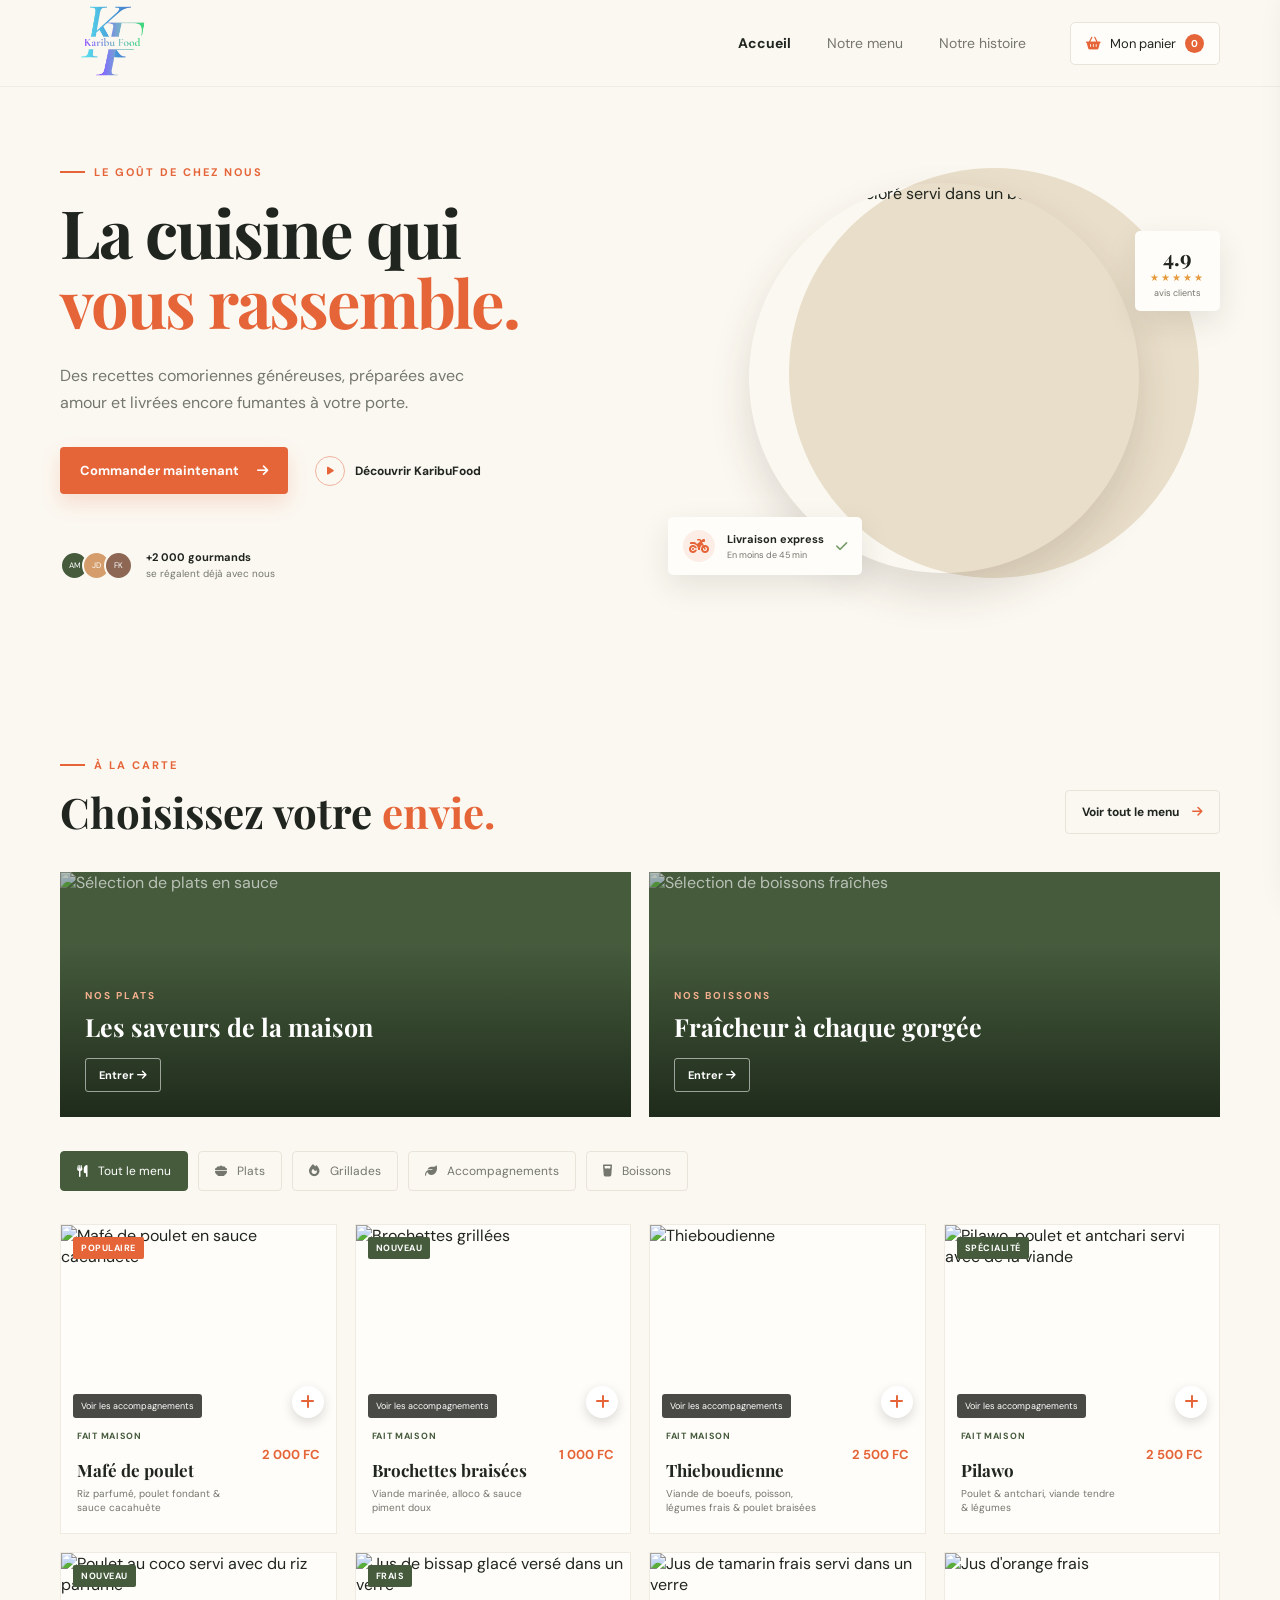
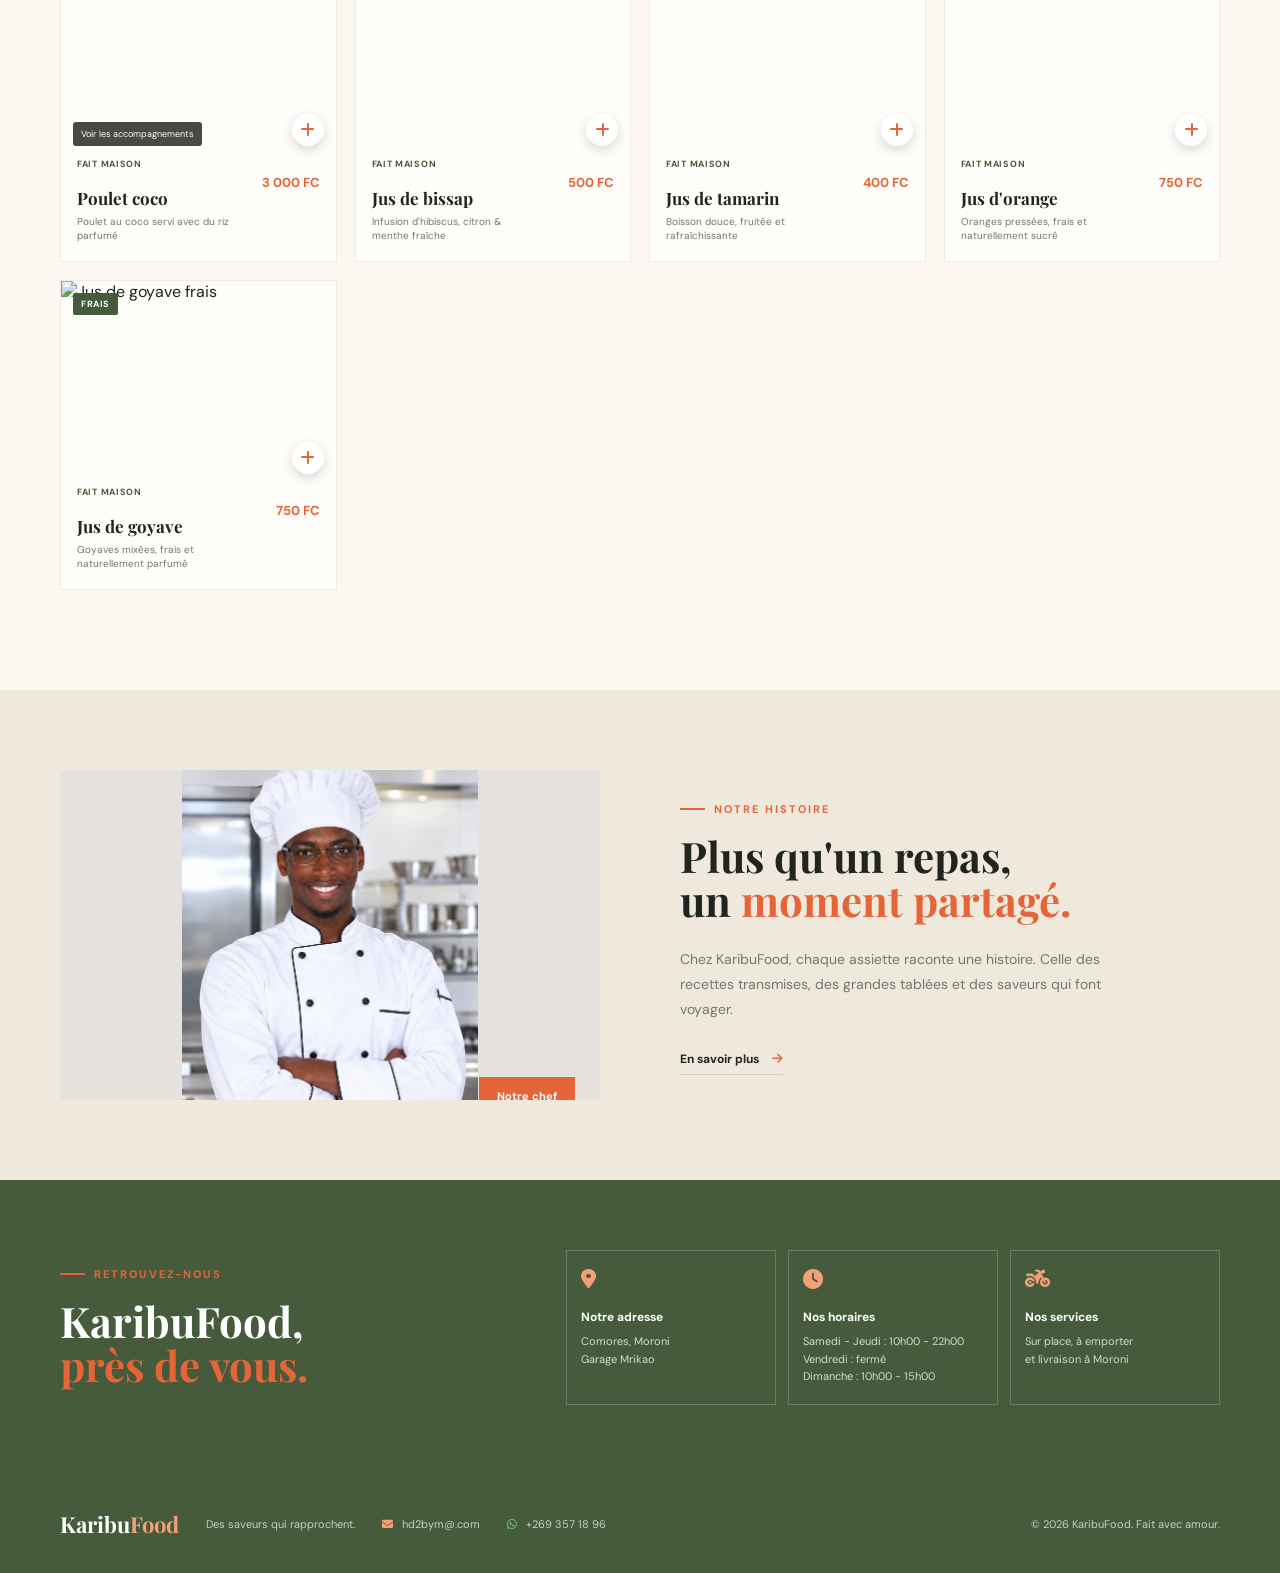
==== commit 484ea20e: "Set Poulet coco price to 3000 FC" ====
--- a/karibufood.html
+++ b/karibufood.html
@@ -27,7 +27,7 @@
             <article class="food-card" data-category="grillades" data-name="Brochettes braisÃ©es" data-price="1000" data-accompagnements="Alloco|Sauce piment doux|Salade verte|Tomate|Oignon"><div class="food-image"><img src="https://i.pinimg.com/736x/81/b2/e4/81b2e460fadc8dfc91b038dc1888daf3.jpg" alt="Brochettes grillÃ©es"><span class="new">Nouveau</span><button class="quick-add" type="button" aria-label="Ajouter Brochettes braisÃ©es"><i class="fa-solid fa-plus"></i></button></div><div class="food-info"><div><h3>Brochettes braisÃ©es</h3><p>Viande marinÃ©e, alloco & sauce piment doux</p></div><strong>1 000 FC</strong></div></article>
             <article class="food-card" data-category="plats" data-name="Thieboudienne" data-price="2500" data-accompagnements="Viande de boeufs|Poisson|LÃ©gumes frais|Poulet braisées|Tomate"><div class="food-image"><img src="https://images.unsplash.com/photo-1512058564366-18510be2db19?auto=format&fit=crop&w=700&q=85" alt="Thieboudienne"><button class="quick-add" type="button" aria-label="Ajouter Thieboudienne"><i class="fa-solid fa-plus"></i></button></div><div class="food-info"><div><h3>Thieboudienne</h3><p>Viande de boeufs, poisson, lÃ©gumes frais & poulet braisées</p></div><strong>2 500 FC</strong></div></article>
             <article class="food-card" data-category="plats" data-name="Pilawo" data-price="2500" data-accompagnements="Poulet & antchari|Viande tendre|LÃ©gumes|Pois chiches|Sauce fait maison|Saucisse"><div class="food-image"><img src="https://i.pinimg.com/736x/68/ee/72/68ee72167436bbbc3c39f2d43cd04813.jpg" alt="Pilawo, poulet et antchari servi avec de la viande"><span class="new">SpÃ©cialitÃ©</span><button class="quick-add" type="button" aria-label="Ajouter Pilawo"><i class="fa-solid fa-plus"></i></button></div><div class="food-info"><div><h3>Pilawo</h3><p>Poulet & antchari, viande tendre & lÃ©gumes</p></div><strong>2 500 FC</strong></div></article>
-            <article class="food-card" data-category="plats" data-name="Poulet coco" data-price="6500" data-accompagnements="Poulet|Riz parfumÃ©|Banane|Manioc frit"><div class="food-image"><img src="https://i.pinimg.com/736x/cd/e4/d1/cde4d16fb7b32b44b46d7a830b1a52b8.jpg" alt="Poulet au coco servi avec du riz parfumÃ©"><span class="new">Nouveau</span><button class="quick-add" type="button" aria-label="Ajouter Poulet coco"><i class="fa-solid fa-plus"></i></button></div><div class="food-info"><div><h3>Poulet coco</h3><p>Poulet au coco servi avec du riz parfumÃ©</p></div><strong>6 500 FC</strong></div></article>
+            <article class="food-card" data-category="plats" data-name="Poulet coco" data-price="3000" data-accompagnements="Poulet|Riz parfumÃ©|Banane|Manioc frit"><div class="food-image"><img src="https://i.pinimg.com/736x/cd/e4/d1/cde4d16fb7b32b44b46d7a830b1a52b8.jpg" alt="Poulet au coco servi avec du riz parfumÃ©"><span class="new">Nouveau</span><button class="quick-add" type="button" aria-label="Ajouter Poulet coco"><i class="fa-solid fa-plus"></i></button></div><div class="food-info"><div><h3>Poulet coco</h3><p>Poulet au coco servi avec du riz parfumÃ©</p></div><strong>3 000 FC</strong></div></article>
             <article class="food-card" data-category="boissons" data-name="Jus de bissap" data-price="500"><div class="food-image"><img src="https://i.pinimg.com/736x/52/3e/ba/523eba1c9d68905fcc870c35cdce271d.jpg" alt="Jus de bissap glacÃ© versÃ© dans un verre"><span class="new">Frais</span><button class="quick-add" type="button" aria-label="Ajouter Jus de bissap"><i class="fa-solid fa-plus"></i></button></div><div class="food-info"><div><h3>Jus de bissap</h3><p>Infusion d'hibiscus, citron & menthe fraÃ®che</p></div><strong>500 FC</strong></div></article>
             <article class="food-card" data-category="boissons" data-name="Jus de tamarin" data-price="400"><div class="food-image"><img src="https://i.pinimg.com/736x/dc/6e/f4/dc6ef4f5f45bc2360cb7c2aab0825589.jpg" alt="Jus de tamarin frais servi dans un verre"><button class="quick-add" type="button" aria-label="Ajouter Jus de tamarin"><i class="fa-solid fa-plus"></i></button></div><div class="food-info"><div><h3>Jus de tamarin</h3><p>Boisson douce, fruitÃ©e et rafraÃ®chissante</p></div><strong>400 FC</strong></div></article>
             <article class="food-card" data-category="boissons" data-name="Jus d'orange" data-price="750"><div class="food-image"><img src="https://images.unsplash.com/photo-1600271886742-f049cd451bba?auto=format&fit=crop&w=700&q=85" alt="Jus d'orange frais"><button class="quick-add" type="button" aria-label="Ajouter Jus d'orange"><i class="fa-solid fa-plus"></i></button></div><div class="food-info"><div><h3>Jus d'orange</h3><p>Oranges pressÃ©es, frais et naturellement sucrÃ©</p></div><strong>750 FC</strong></div></article>
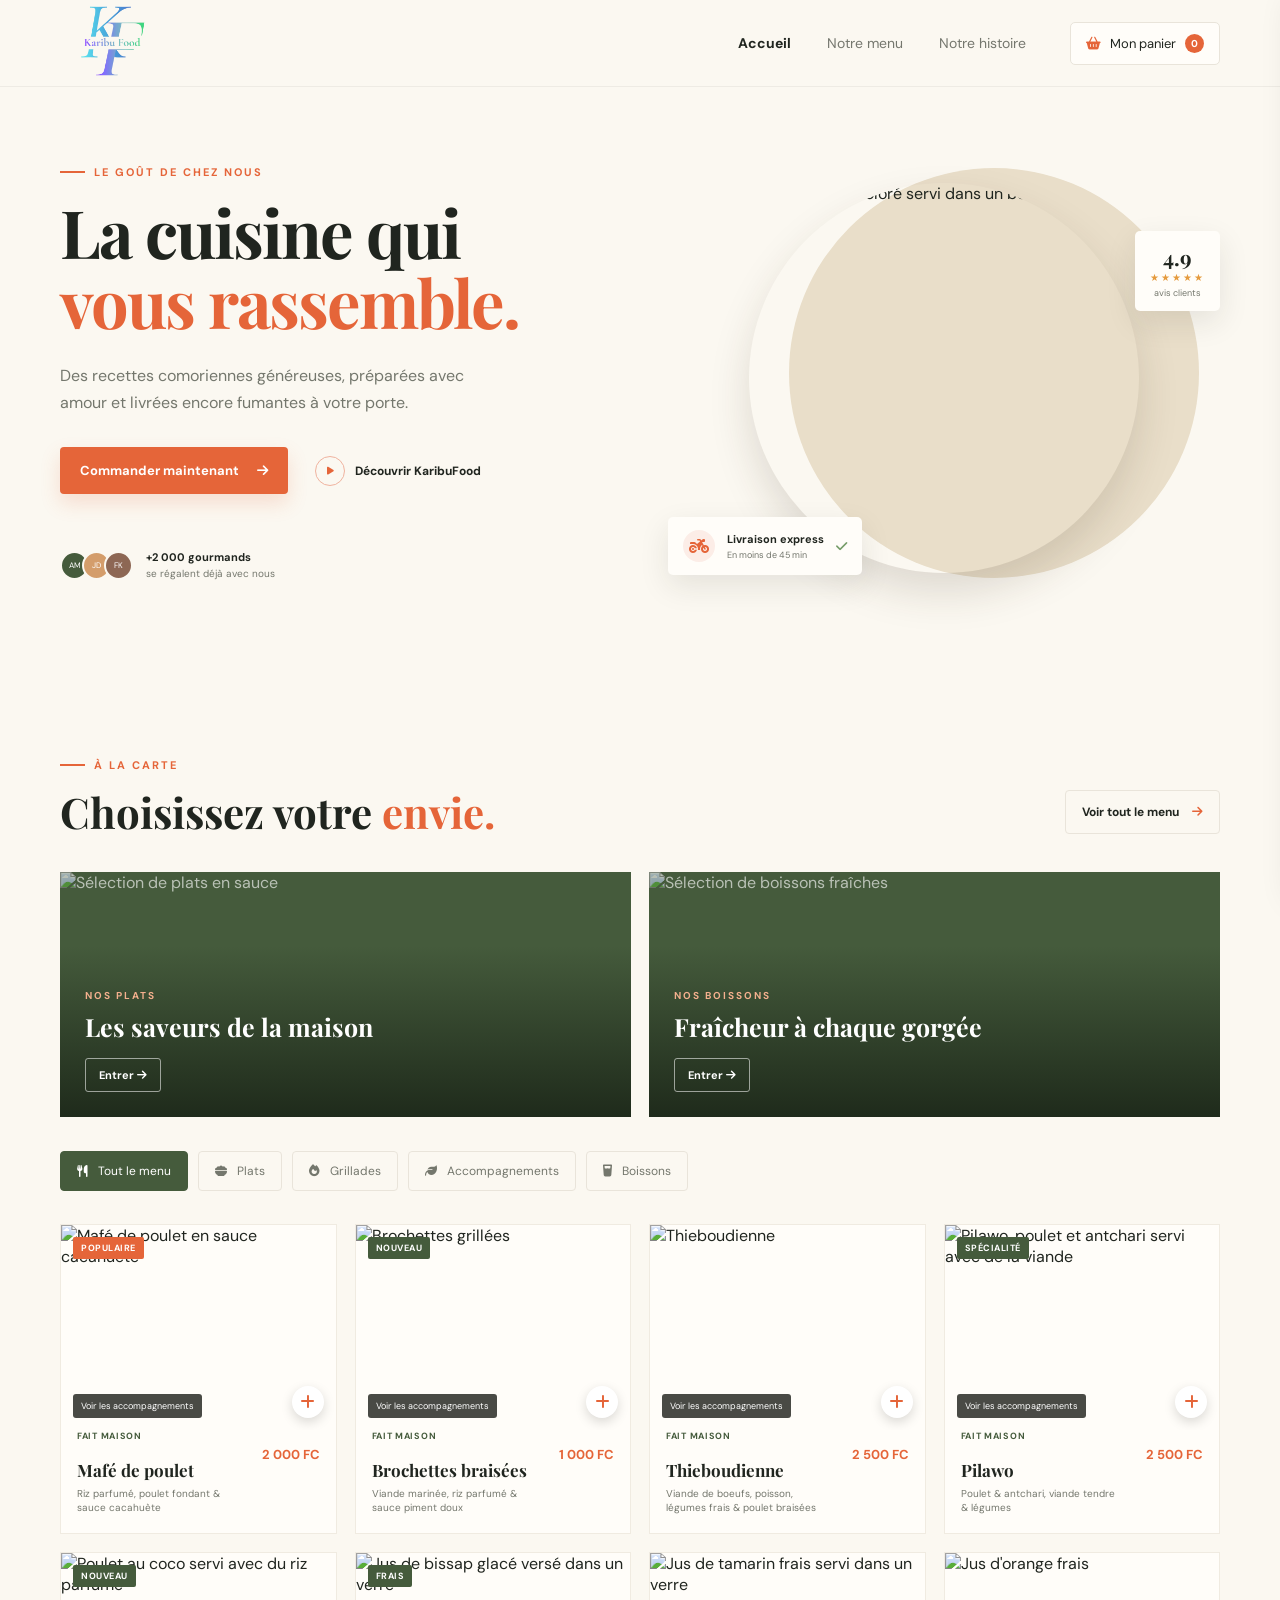
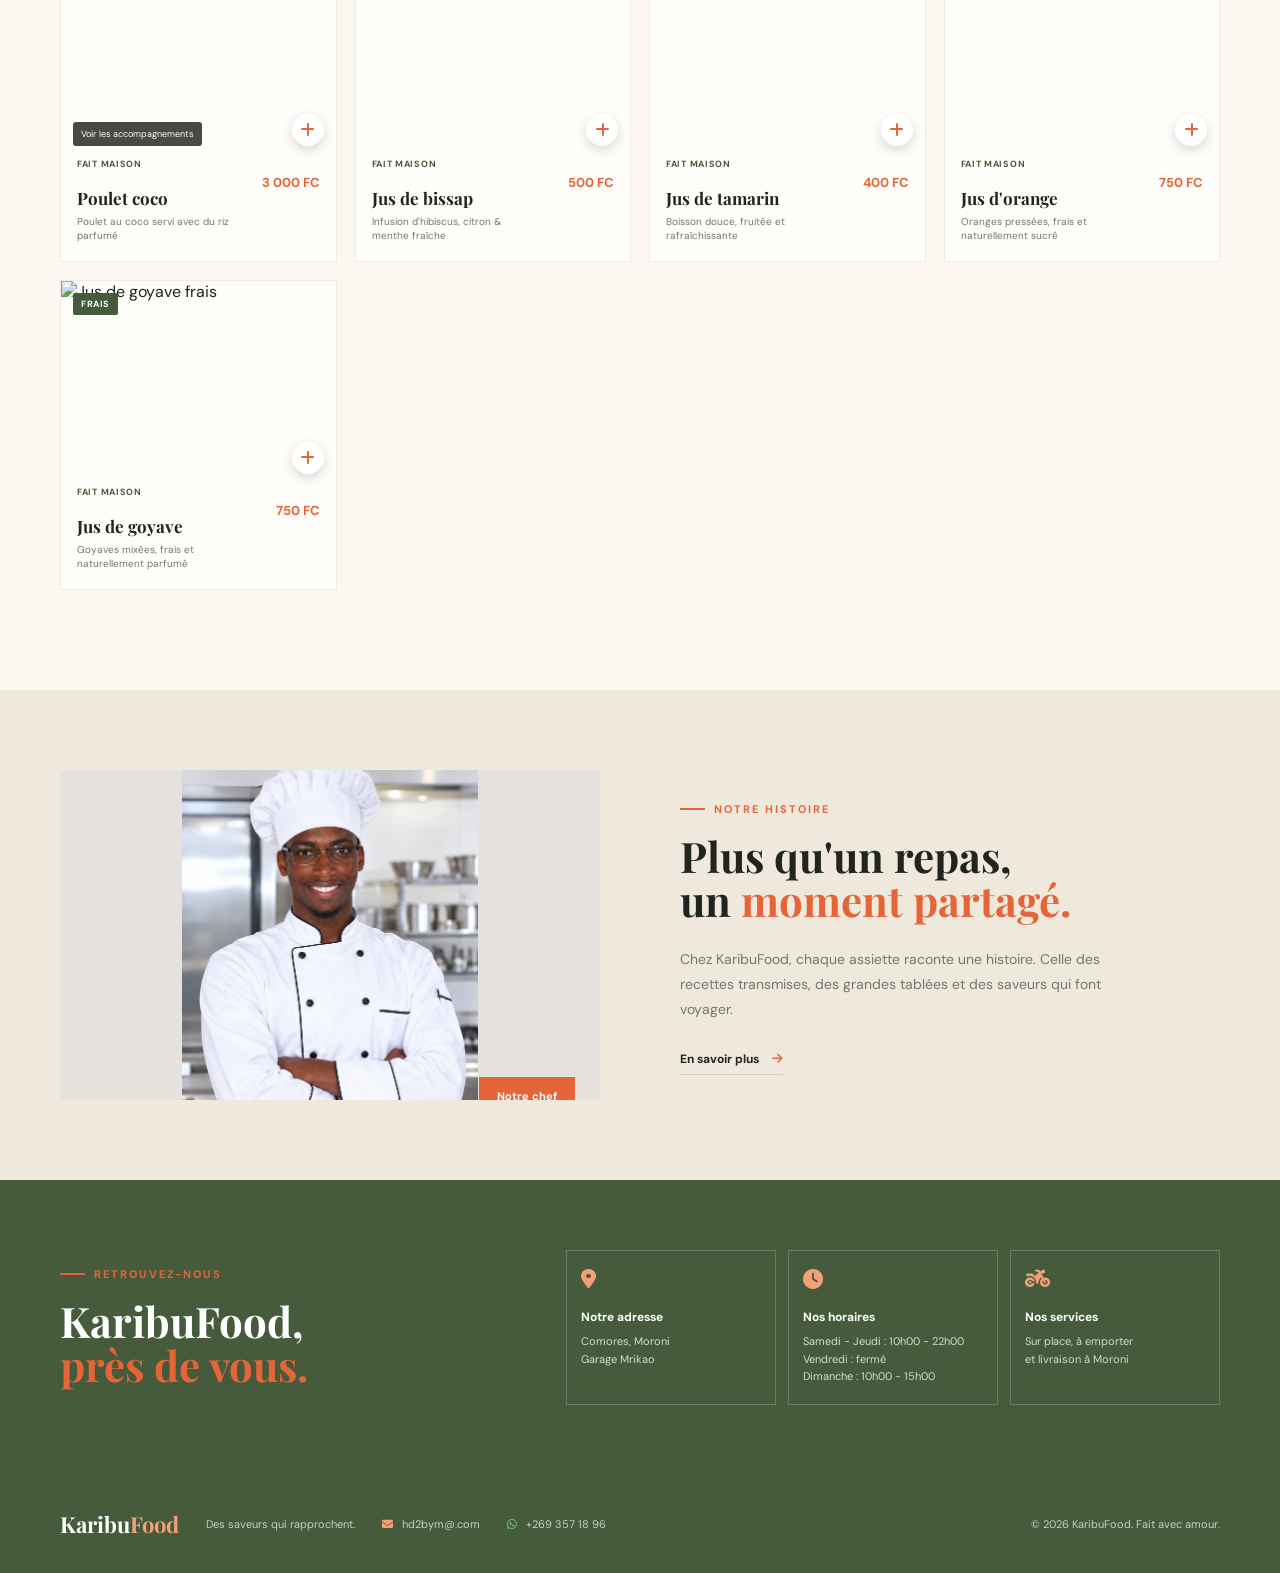
==== commit f764f493: "Update brochettes accompaniments" ====
--- a/karibufood.html
+++ b/karibufood.html
@@ -24,7 +24,7 @@
         <section class="hero" id="accueil"><div class="container hero-grid"><div class="hero-copy"><p class="eyebrow"><span></span> Le goÃ»t de chez nous</p><h1>La cuisine qui <em>vous rassemble.</em></h1><p class="hero-text">Des recettes comoriennes gÃ©nÃ©reuses, prÃ©parÃ©es avec amour et livrÃ©es encore fumantes Ã  votre porte.</p><div class="hero-actions"><a class="primary-button" href="#menu">Commander maintenant <i class="fa-solid fa-arrow-right"></i></a><a class="play-link" href="#histoire"><span><i class="fa-solid fa-play"></i></span> DÃ©couvrir KaribuFood</a></div><div class="hero-note"><div class="avatar-stack"><span>AM</span><span>JD</span><span>FK</span></div><p><strong>+2 000 gourmands</strong><br>se rÃ©galent dÃ©jÃ  avec nous</p></div></div><div class="hero-visual"><div class="hero-shape"></div><img src="https://images.unsplash.com/photo-1604329760661-e71dc83f8f26?auto=format&fit=crop&w=1000&q=85" alt="Plat africain colorÃ© servi dans un bol"><div class="delivery-card"><i class="fa-solid fa-motorcycle"></i><div><strong>Livraison express</strong><small>En moins de 45 min</small></div><i class="fa-solid fa-check"></i></div><div class="rating-card"><strong>4.9</strong><span>â˜…â˜…â˜…â˜…â˜…</span><small>avis clients</small></div></div></div></section>
         <section class="menu-section container" id="menu"><div class="section-heading"><div><p class="eyebrow"><span></span> Ã€ la carte</p><h2>Choisissez votre <em>envie.</em></h2></div><a class="outline-button" href="#menu">Voir tout le menu <i class="fa-solid fa-arrow-right"></i></a></div><div class="menu-collections"><article class="collection-card"><img src="https://images.unsplash.com/photo-1547592180-85f173990554?auto=format&fit=crop&w=900&q=85" alt="SÃ©lection de plats en sauce"><div><p>Nos plats</p><h3>Les saveurs de la maison</h3><button class="collection-button" data-view-category="plats" type="button">Entrer <i class="fa-solid fa-arrow-right"></i></button></div></article><article class="collection-card"><img src="https://images.unsplash.com/photo-1544145945-f90425340c7e?auto=format&fit=crop&w=900&q=85" alt="SÃ©lection de boissons fraÃ®ches"><div><p>Nos boissons</p><h3>FraÃ®cheur Ã  chaque gorgÃ©e</h3><button class="collection-button" data-view-category="boissons" type="button">Entrer <i class="fa-solid fa-arrow-right"></i></button></div></article></div><div class="categories" role="tablist" aria-label="CatÃ©gories du menu"><button class="category active" data-category="all" type="button"><i class="fa-solid fa-utensils"></i> Tout le menu</button><button class="category" data-category="plats" type="button"><i class="fa-solid fa-bowl-food"></i> Plats</button><button class="category" data-category="grillades" type="button"><i class="fa-solid fa-fire"></i> Grillades</button><button class="category" data-category="accompagnements" type="button"><i class="fa-solid fa-leaf"></i> Accompagnements</button><button class="category" data-category="boissons" type="button"><i class="fa-solid fa-glass-water"></i> Boissons</button></div><div class="food-grid" id="foodGrid">
             <article class="food-card" data-category="plats" data-name="MafÃ© de poulet" data-price="2000" data-accompagnements="Riz parfumÃ©|Poulet|Sauce cacahuÃ¨te|Carotte|Oignon"><div class="food-image"><img src="https://i.pinimg.com/736x/01/c2/eb/01c2eb4a02ba7c82f699e6c225001c4b.jpg" alt="MafÃ© de poulet en sauce cacahuÃ¨te"><span class="popular">Populaire</span><button class="quick-add" type="button" aria-label="Ajouter MafÃ© de poulet"><i class="fa-solid fa-plus"></i></button></div><div class="food-info"><div><h3>MafÃ© de poulet</h3><p>Riz parfumÃ©, poulet fondant & sauce cacahuÃ¨te</p></div><strong>2 000 FC</strong></div></article>
-            <article class="food-card" data-category="grillades" data-name="Brochettes braisÃ©es" data-price="1000" data-accompagnements="Alloco|Sauce piment doux|Salade verte|Tomate|Oignon"><div class="food-image"><img src="https://i.pinimg.com/736x/81/b2/e4/81b2e460fadc8dfc91b038dc1888daf3.jpg" alt="Brochettes grillÃ©es"><span class="new">Nouveau</span><button class="quick-add" type="button" aria-label="Ajouter Brochettes braisÃ©es"><i class="fa-solid fa-plus"></i></button></div><div class="food-info"><div><h3>Brochettes braisÃ©es</h3><p>Viande marinÃ©e, alloco & sauce piment doux</p></div><strong>1 000 FC</strong></div></article>
+            <article class="food-card" data-category="grillades" data-name="Brochettes braisÃ©es" data-price="1000" data-accompagnements="Riz parfumÃ©|Sauce piment doux|Salade verte|Tomate|Oignon"><div class="food-image"><img src="https://i.pinimg.com/736x/81/b2/e4/81b2e460fadc8dfc91b038dc1888daf3.jpg" alt="Brochettes grillÃ©es"><span class="new">Nouveau</span><button class="quick-add" type="button" aria-label="Ajouter Brochettes braisÃ©es"><i class="fa-solid fa-plus"></i></button></div><div class="food-info"><div><h3>Brochettes braisÃ©es</h3><p>Viande marinÃ©e, riz parfumÃ© & sauce piment doux</p></div><strong>1 000 FC</strong></div></article>
             <article class="food-card" data-category="plats" data-name="Thieboudienne" data-price="2500" data-accompagnements="Viande de boeufs|Poisson|LÃ©gumes frais|Poulet braisées|Tomate"><div class="food-image"><img src="https://images.unsplash.com/photo-1512058564366-18510be2db19?auto=format&fit=crop&w=700&q=85" alt="Thieboudienne"><button class="quick-add" type="button" aria-label="Ajouter Thieboudienne"><i class="fa-solid fa-plus"></i></button></div><div class="food-info"><div><h3>Thieboudienne</h3><p>Viande de boeufs, poisson, lÃ©gumes frais & poulet braisées</p></div><strong>2 500 FC</strong></div></article>
             <article class="food-card" data-category="plats" data-name="Pilawo" data-price="2500" data-accompagnements="Poulet & antchari|Viande tendre|LÃ©gumes|Pois chiches|Sauce fait maison|Saucisse"><div class="food-image"><img src="https://i.pinimg.com/736x/68/ee/72/68ee72167436bbbc3c39f2d43cd04813.jpg" alt="Pilawo, poulet et antchari servi avec de la viande"><span class="new">SpÃ©cialitÃ©</span><button class="quick-add" type="button" aria-label="Ajouter Pilawo"><i class="fa-solid fa-plus"></i></button></div><div class="food-info"><div><h3>Pilawo</h3><p>Poulet & antchari, viande tendre & lÃ©gumes</p></div><strong>2 500 FC</strong></div></article>
             <article class="food-card" data-category="plats" data-name="Poulet coco" data-price="3000" data-accompagnements="Poulet|Riz parfumÃ©|Banane|Manioc frit"><div class="food-image"><img src="https://i.pinimg.com/736x/cd/e4/d1/cde4d16fb7b32b44b46d7a830b1a52b8.jpg" alt="Poulet au coco servi avec du riz parfumÃ©"><span class="new">Nouveau</span><button class="quick-add" type="button" aria-label="Ajouter Poulet coco"><i class="fa-solid fa-plus"></i></button></div><div class="food-info"><div><h3>Poulet coco</h3><p>Poulet au coco servi avec du riz parfumÃ©</p></div><strong>3 000 FC</strong></div></article>
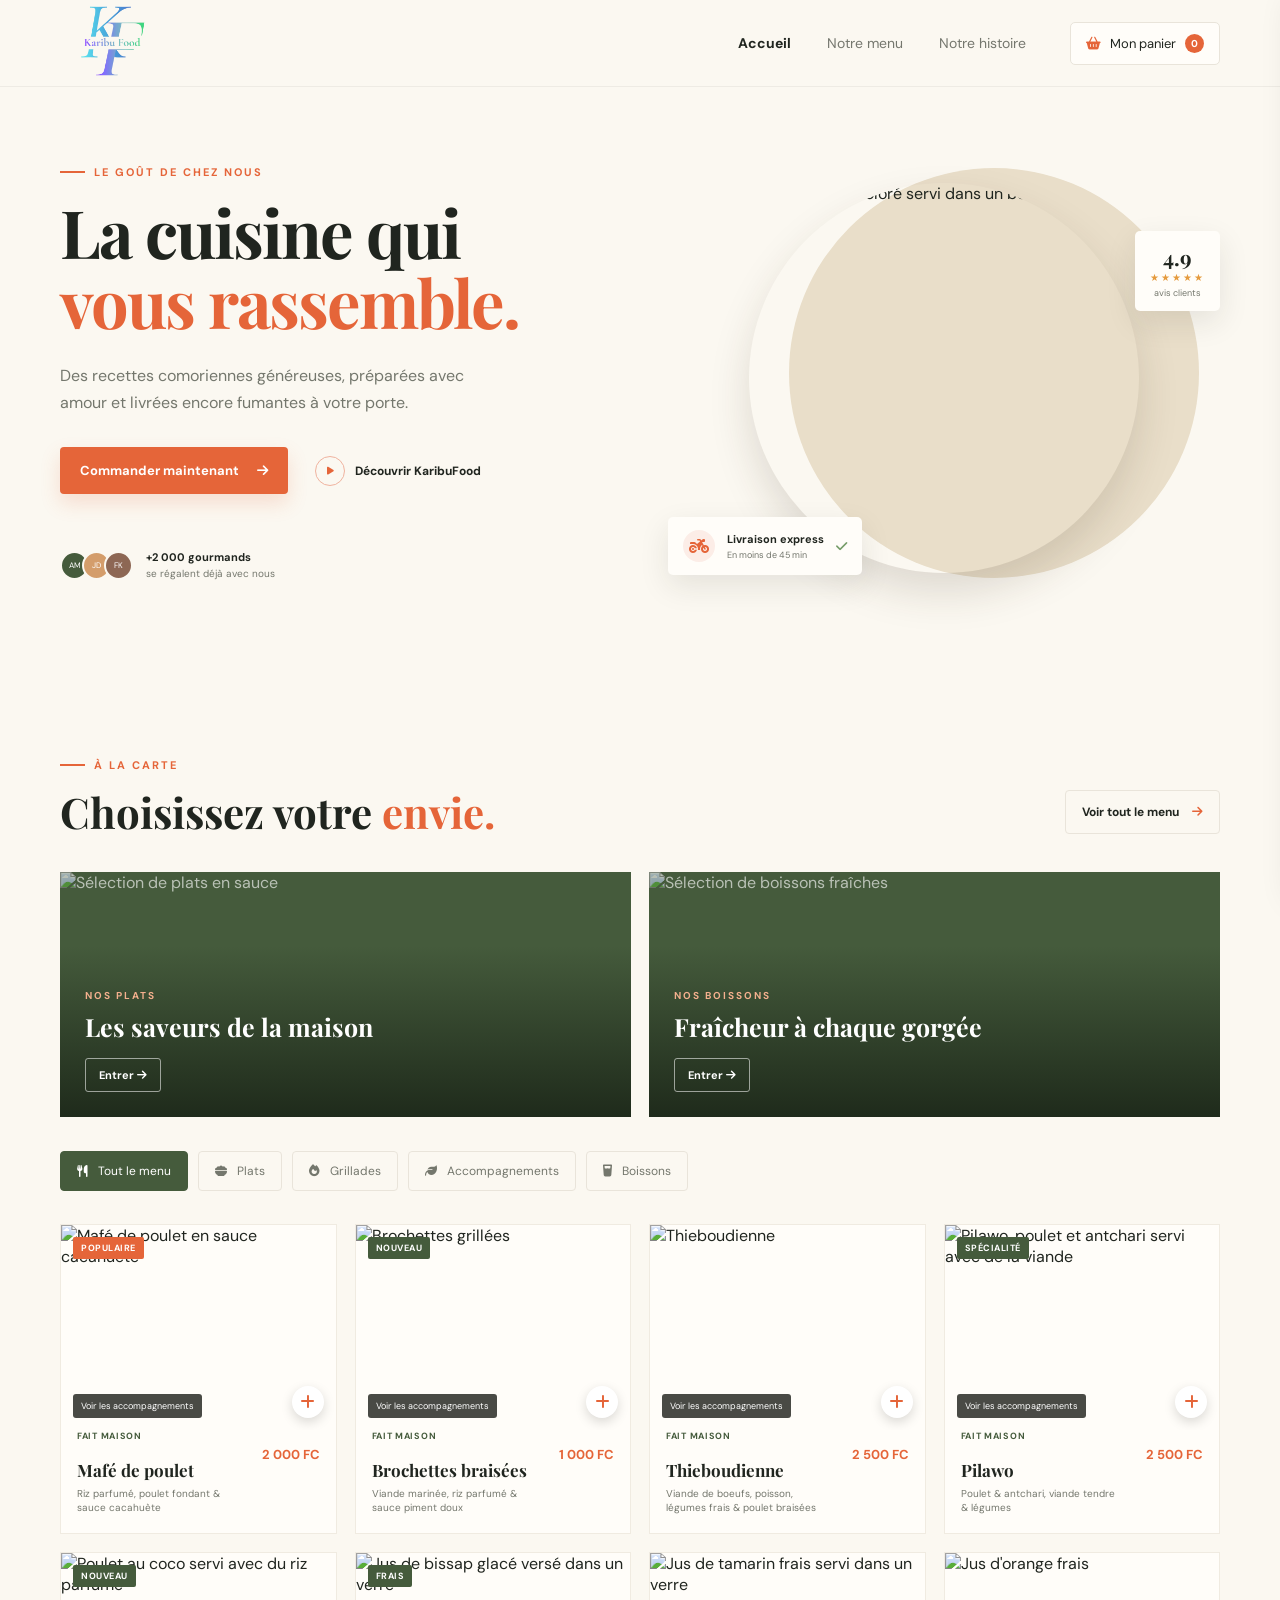
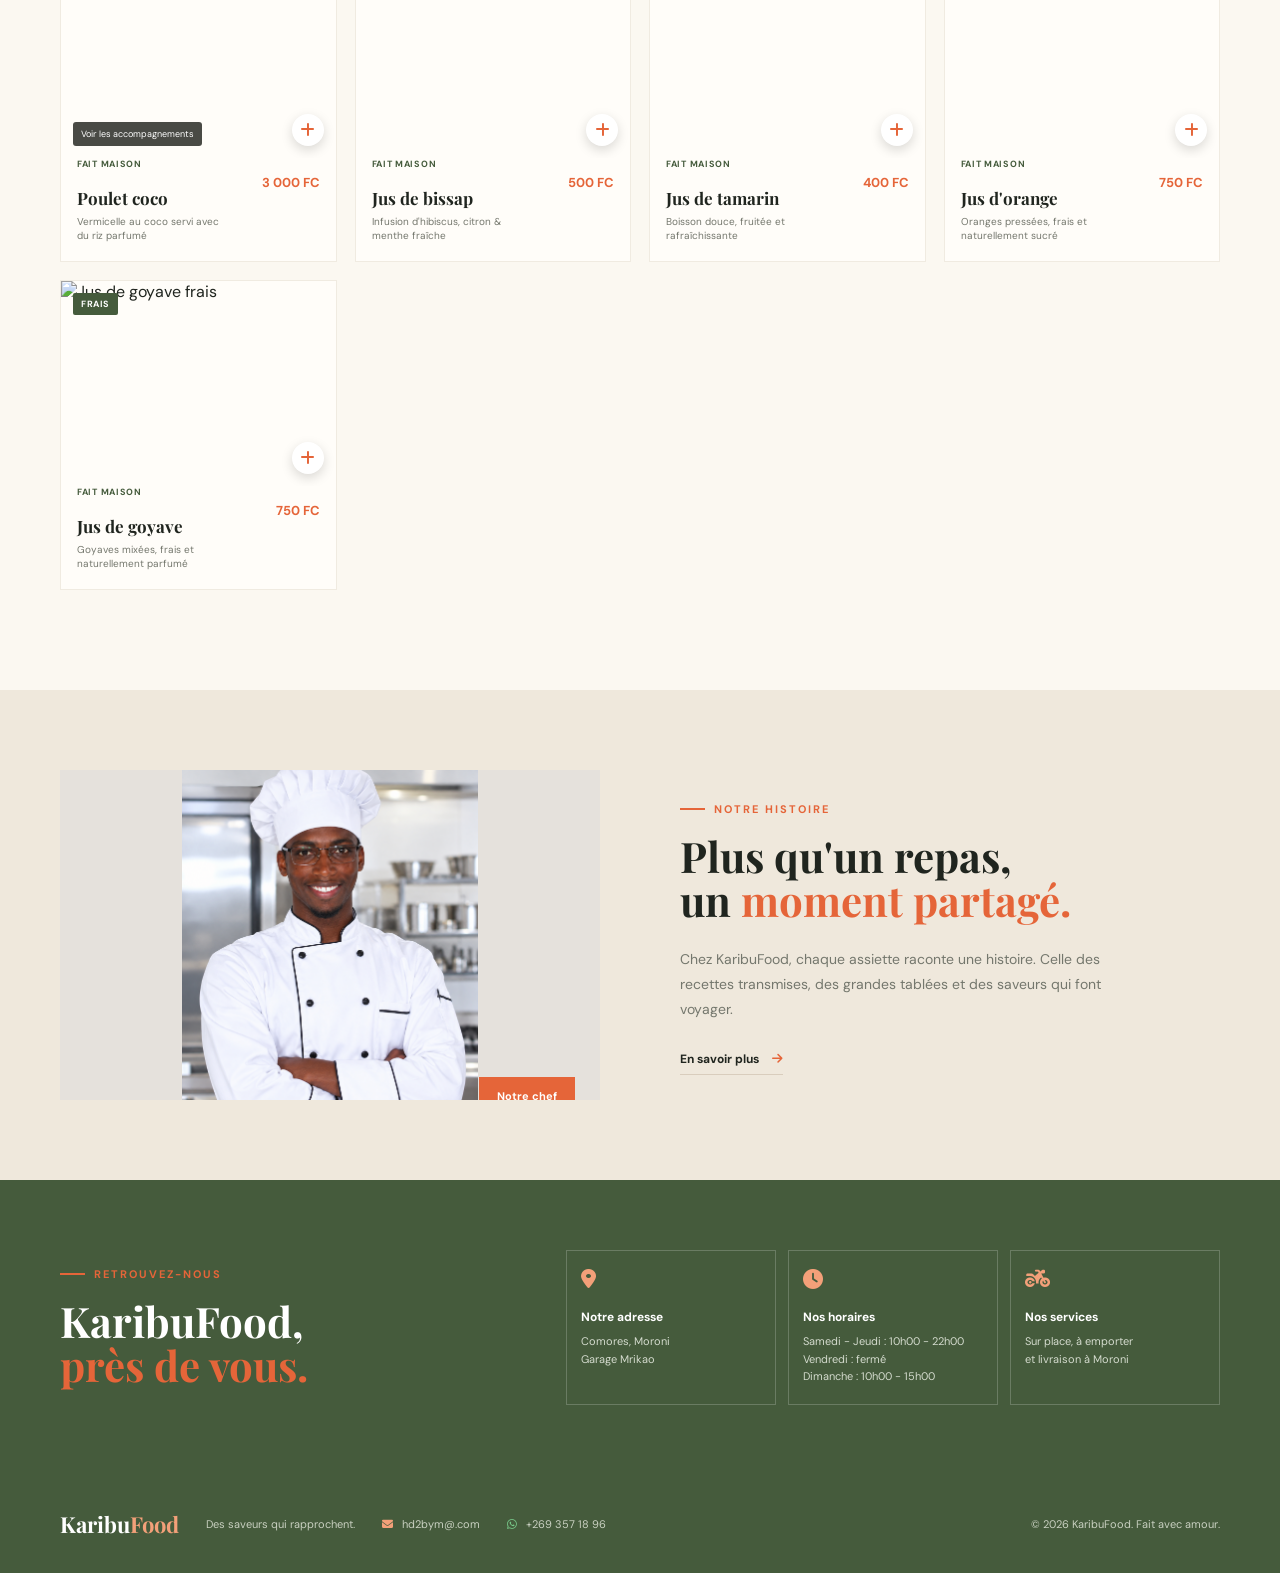
==== commit 9f4f9e94: "Rename Poulet coco accompaniment" ====
--- a/karibufood.html
+++ b/karibufood.html
@@ -27,7 +27,7 @@
             <article class="food-card" data-category="grillades" data-name="Brochettes braisÃ©es" data-price="1000" data-accompagnements="Riz parfumÃ©|Sauce piment doux|Salade verte|Tomate|Oignon"><div class="food-image"><img src="https://i.pinimg.com/736x/81/b2/e4/81b2e460fadc8dfc91b038dc1888daf3.jpg" alt="Brochettes grillÃ©es"><span class="new">Nouveau</span><button class="quick-add" type="button" aria-label="Ajouter Brochettes braisÃ©es"><i class="fa-solid fa-plus"></i></button></div><div class="food-info"><div><h3>Brochettes braisÃ©es</h3><p>Viande marinÃ©e, riz parfumÃ© & sauce piment doux</p></div><strong>1 000 FC</strong></div></article>
             <article class="food-card" data-category="plats" data-name="Thieboudienne" data-price="2500" data-accompagnements="Viande de boeufs|Poisson|LÃ©gumes frais|Poulet braisées|Tomate"><div class="food-image"><img src="https://images.unsplash.com/photo-1512058564366-18510be2db19?auto=format&fit=crop&w=700&q=85" alt="Thieboudienne"><button class="quick-add" type="button" aria-label="Ajouter Thieboudienne"><i class="fa-solid fa-plus"></i></button></div><div class="food-info"><div><h3>Thieboudienne</h3><p>Viande de boeufs, poisson, lÃ©gumes frais & poulet braisées</p></div><strong>2 500 FC</strong></div></article>
             <article class="food-card" data-category="plats" data-name="Pilawo" data-price="2500" data-accompagnements="Poulet & antchari|Viande tendre|LÃ©gumes|Pois chiches|Sauce fait maison|Saucisse"><div class="food-image"><img src="https://i.pinimg.com/736x/68/ee/72/68ee72167436bbbc3c39f2d43cd04813.jpg" alt="Pilawo, poulet et antchari servi avec de la viande"><span class="new">SpÃ©cialitÃ©</span><button class="quick-add" type="button" aria-label="Ajouter Pilawo"><i class="fa-solid fa-plus"></i></button></div><div class="food-info"><div><h3>Pilawo</h3><p>Poulet & antchari, viande tendre & lÃ©gumes</p></div><strong>2 500 FC</strong></div></article>
-            <article class="food-card" data-category="plats" data-name="Poulet coco" data-price="3000" data-accompagnements="Poulet|Riz parfumÃ©|Banane|Manioc frit"><div class="food-image"><img src="https://i.pinimg.com/736x/cd/e4/d1/cde4d16fb7b32b44b46d7a830b1a52b8.jpg" alt="Poulet au coco servi avec du riz parfumÃ©"><span class="new">Nouveau</span><button class="quick-add" type="button" aria-label="Ajouter Poulet coco"><i class="fa-solid fa-plus"></i></button></div><div class="food-info"><div><h3>Poulet coco</h3><p>Poulet au coco servi avec du riz parfumÃ©</p></div><strong>3 000 FC</strong></div></article>
+            <article class="food-card" data-category="plats" data-name="Poulet coco" data-price="3000" data-accompagnements="Vermicelle|Riz parfumÃ©|Banane|Manioc frit"><div class="food-image"><img src="https://i.pinimg.com/736x/cd/e4/d1/cde4d16fb7b32b44b46d7a830b1a52b8.jpg" alt="Poulet au coco servi avec du riz parfumÃ©"><span class="new">Nouveau</span><button class="quick-add" type="button" aria-label="Ajouter Poulet coco"><i class="fa-solid fa-plus"></i></button></div><div class="food-info"><div><h3>Poulet coco</h3><p>Vermicelle au coco servi avec du riz parfumÃ©</p></div><strong>3 000 FC</strong></div></article>
             <article class="food-card" data-category="boissons" data-name="Jus de bissap" data-price="500"><div class="food-image"><img src="https://i.pinimg.com/736x/52/3e/ba/523eba1c9d68905fcc870c35cdce271d.jpg" alt="Jus de bissap glacÃ© versÃ© dans un verre"><span class="new">Frais</span><button class="quick-add" type="button" aria-label="Ajouter Jus de bissap"><i class="fa-solid fa-plus"></i></button></div><div class="food-info"><div><h3>Jus de bissap</h3><p>Infusion d'hibiscus, citron & menthe fraÃ®che</p></div><strong>500 FC</strong></div></article>
             <article class="food-card" data-category="boissons" data-name="Jus de tamarin" data-price="400"><div class="food-image"><img src="https://i.pinimg.com/736x/dc/6e/f4/dc6ef4f5f45bc2360cb7c2aab0825589.jpg" alt="Jus de tamarin frais servi dans un verre"><button class="quick-add" type="button" aria-label="Ajouter Jus de tamarin"><i class="fa-solid fa-plus"></i></button></div><div class="food-info"><div><h3>Jus de tamarin</h3><p>Boisson douce, fruitÃ©e et rafraÃ®chissante</p></div><strong>400 FC</strong></div></article>
             <article class="food-card" data-category="boissons" data-name="Jus d'orange" data-price="750"><div class="food-image"><img src="https://images.unsplash.com/photo-1600271886742-f049cd451bba?auto=format&fit=crop&w=700&q=85" alt="Jus d'orange frais"><button class="quick-add" type="button" aria-label="Ajouter Jus d'orange"><i class="fa-solid fa-plus"></i></button></div><div class="food-info"><div><h3>Jus d'orange</h3><p>Oranges pressÃ©es, frais et naturellement sucrÃ©</p></div><strong>750 FC</strong></div></article>
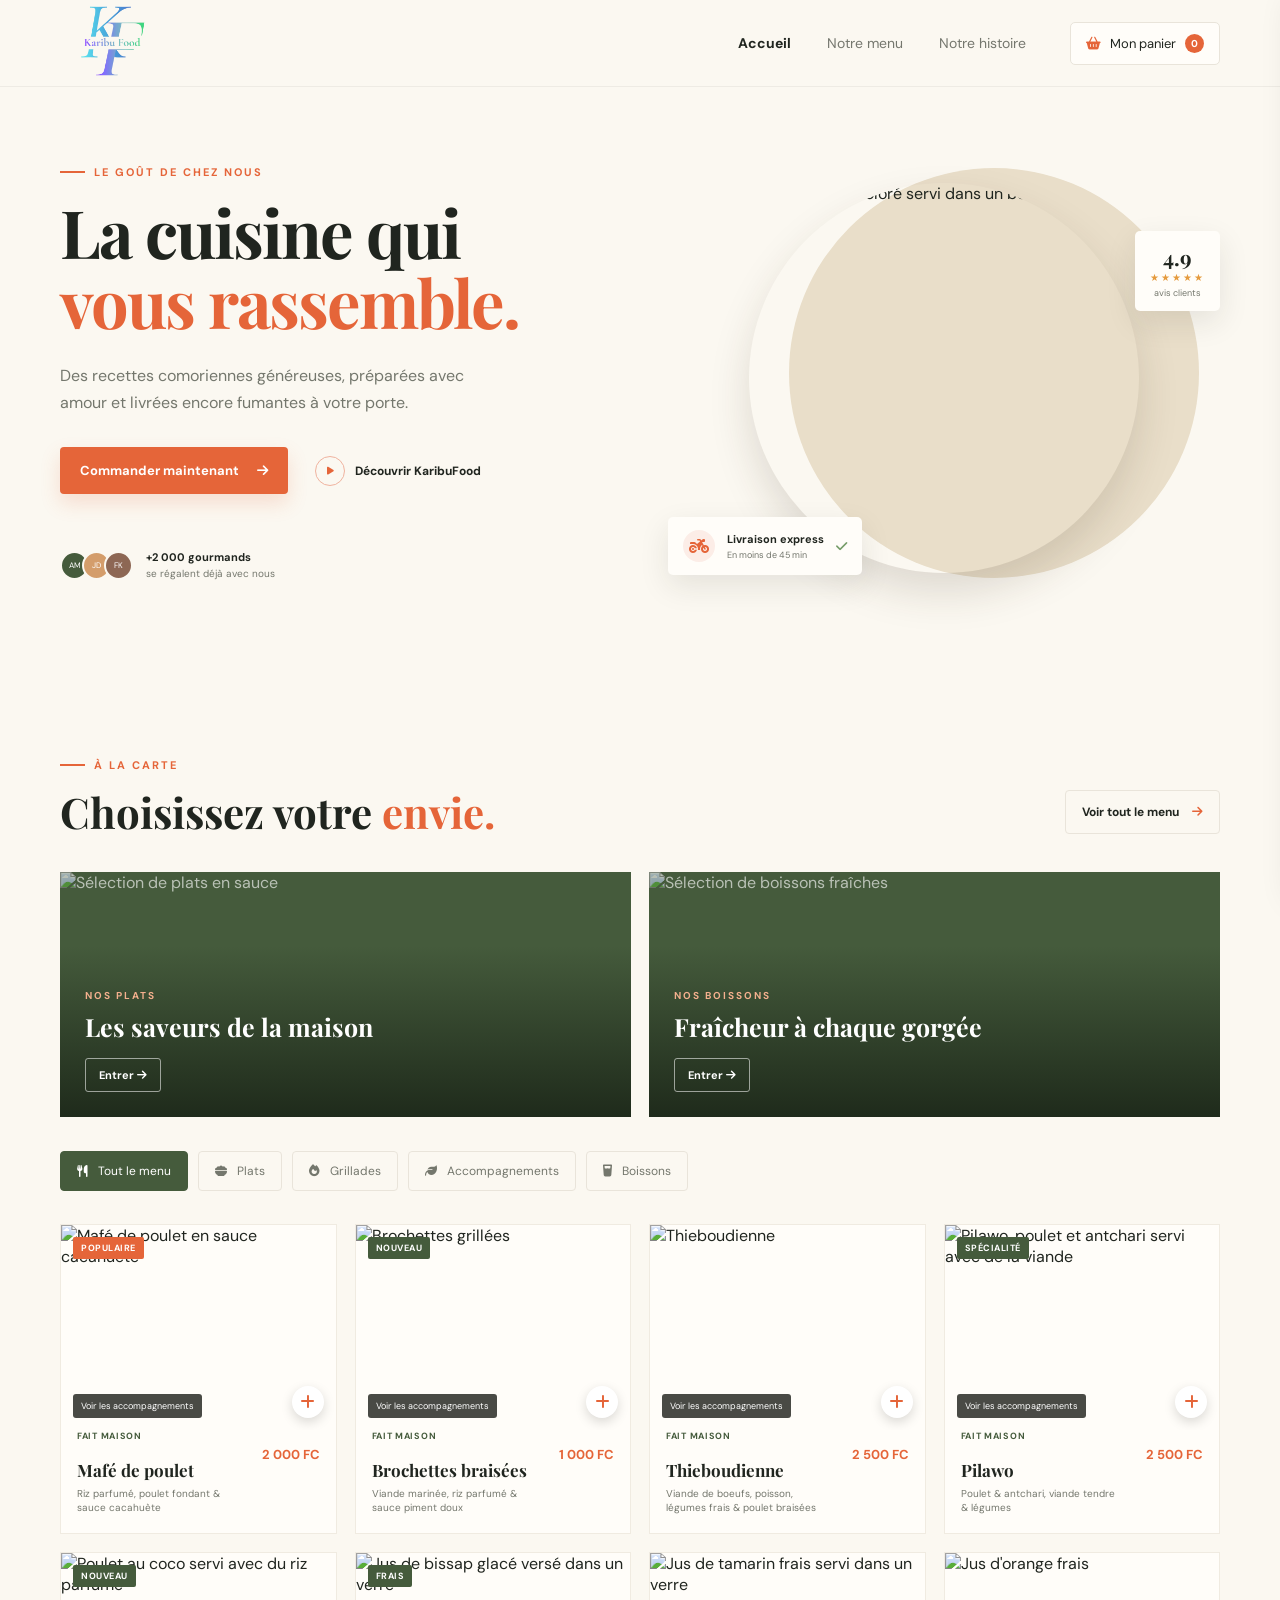
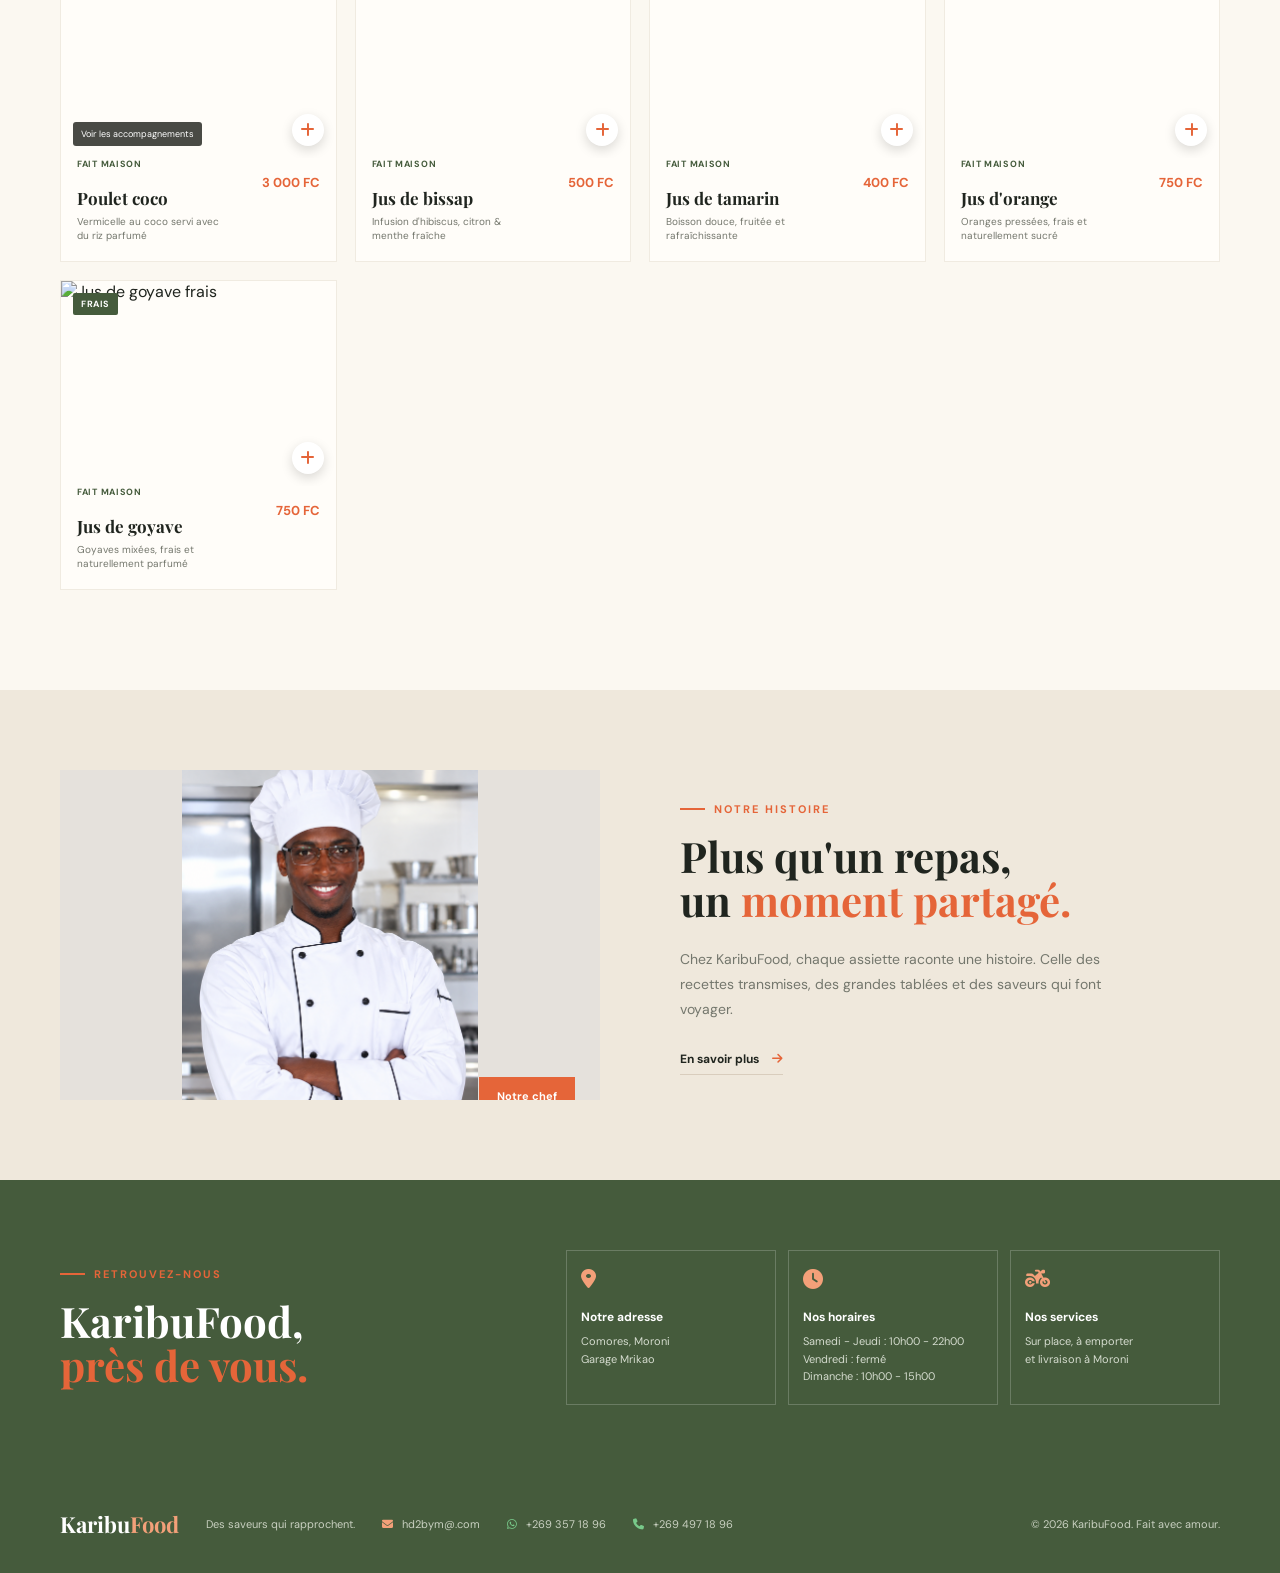
==== commit f1cef279: "Ajoute le numéro de téléphone au footer" ====
--- a/karibufood.html
+++ b/karibufood.html
@@ -38,7 +38,7 @@
     </main>
     <aside class="cart-drawer" id="cartDrawer" aria-label="Votre panier" aria-hidden="true"><div class="drawer-head"><div><p class="eyebrow"><span></span> Votre commande</p><h2>Mon panier</h2></div><button id="closeCart" type="button" aria-label="Fermer le panier"><i class="fa-solid fa-xmark"></i></button></div><div class="cart-items" id="cartItems"><div class="empty-cart"><i class="fa-solid fa-basket-shopping"></i><p>Votre panier est vide.</p><small>Ajoutez un plat pour commencer.</small></div></div><div class="cart-footer"><div class="total-row"><span>Sous-total</span><strong id="cartTotal">0 FC</strong></div><button class="primary-button checkout" id="checkoutButton" type="button">Passer la commande <i class="fa-solid fa-arrow-right"></i></button></div></aside><div class="overlay" id="overlay"></div>
     <section class="dish-modal" id="dishModal" aria-hidden="true" aria-labelledby="dishModalTitle"><div class="dish-modal-box"><button class="dish-modal-close" id="closeDishModal" type="button" aria-label="Fermer les accompagnements"><i class="fa-solid fa-xmark"></i></button><div class="dish-modal-head"><p class="eyebrow"><span></span> Accompagnements</p><h2 id="dishModalTitle">Nom du plat</h2></div><ul id="dishModalList" class="dish-modal-list"></ul></div></section><section class="payment-modal" id="paymentModal" aria-hidden="true" aria-labelledby="paymentTitle"><div class="payment-box"><div class="payment-head"><div><p class="eyebrow"><span></span> Paiement sÃ©curisÃ©</p><h2 id="paymentTitle">Finalisez votre commande</h2></div><button id="closePayment" type="button" aria-label="Fermer le paiement"><i class="fa-solid fa-xmark"></i></button></div><div class="payment-total"><span>Total Ã  payer</span><strong id="paymentTotal">0 FC</strong></div><div class="payment-methods"><button class="payment-method active" data-method="card" type="button"><i class="fa-regular fa-credit-card"></i><span>Carte bancaire<small>Visa, Mastercard</small></span><i class="fa-solid fa-check"></i></button><button class="payment-method" data-method="paypal" type="button"><i class="fa-brands fa-paypal"></i><span>PayPal<small>Paiement rapide</small></span><i class="fa-solid fa-check"></i></button><button class="payment-method" data-method="mobile" type="button"><i class="fa-solid fa-mobile-screen-button"></i><span>Mobile Money<small>Comores Telecom, Telma</small></span><i class="fa-solid fa-check"></i></button></div><form id="paymentForm"><label>Nom complet<input type="text" name="name" placeholder="Votre nom" required></label><label>Email de confirmation<input type="email" name="email" placeholder="vous@exemple.com" required></label><div class="card-fields" id="cardFields"><label>NumÃ©ro de carte<input type="text" inputmode="numeric" placeholder="0000 0000 0000 0000" minlength="16" required></label><div class="form-row"><label>Expiration<input type="text" placeholder="MM/AA" required></label><label>CVV<input type="text" inputmode="numeric" placeholder="123" minlength="3" required></label></div></div><div class="mobile-fields" id="mobileFields"><label>NumÃ©ro Mobile Money<input type="tel" inputmode="tel" placeholder="+269 3X XX XX XX"></label></div><button class="primary-button payment-submit" type="submit">Confirmer et payer <i class="fa-solid fa-lock"></i></button><p class="secure-note"><i class="fa-solid fa-shield-halved"></i> Vos informations sont protÃ©gÃ©es.</p></form><div class="payment-success" id="paymentSuccess"><i class="fa-solid fa-circle-check"></i><h3>Commande confirmÃ©e !</h3><p>Merci pour votre commande. Vous recevrez bientÃ´t la confirmation par email.</p><button class="primary-button" id="finishPayment" type="button">Continuer</button></div></div></section>
-    <footer><div class="container footer-inner"><strong>Karibu<span>Food</span></strong><p>Des saveurs qui rapprochent.</p><a class="footer-email" href="mailto:hd2bym@.com"><i class="fa-solid fa-envelope"></i> hd2bym@.com</a><a class="footer-whatsapp" href="https://wa.me/2693571896" target="_blank" rel="noopener"><i class="fa-brands fa-whatsapp"></i> +269 357 18 96</a><small>Â© 2026 KaribuFood. Fait avec amour.</small></div></footer>
+    <footer><div class="container footer-inner"><strong>Karibu<span>Food</span></strong><p>Des saveurs qui rapprochent.</p><a class="footer-email" href="mailto:hd2bym@.com"><i class="fa-solid fa-envelope"></i> hd2bym@.com</a><a class="footer-whatsapp" href="https://wa.me/2693571896" target="_blank" rel="noopener"><i class="fa-brands fa-whatsapp"></i> +269 357 18 96</a><a class="footer-whatsapp" href="tel:+2694971896"><i class="fa-solid fa-phone"></i> +269 497 18 96</a><small>Â© 2026 KaribuFood. Fait avec amour.</small></div></footer>
     <script src="karibufood.js?v=select-accompaniments"></script>
 </body>
 </html>
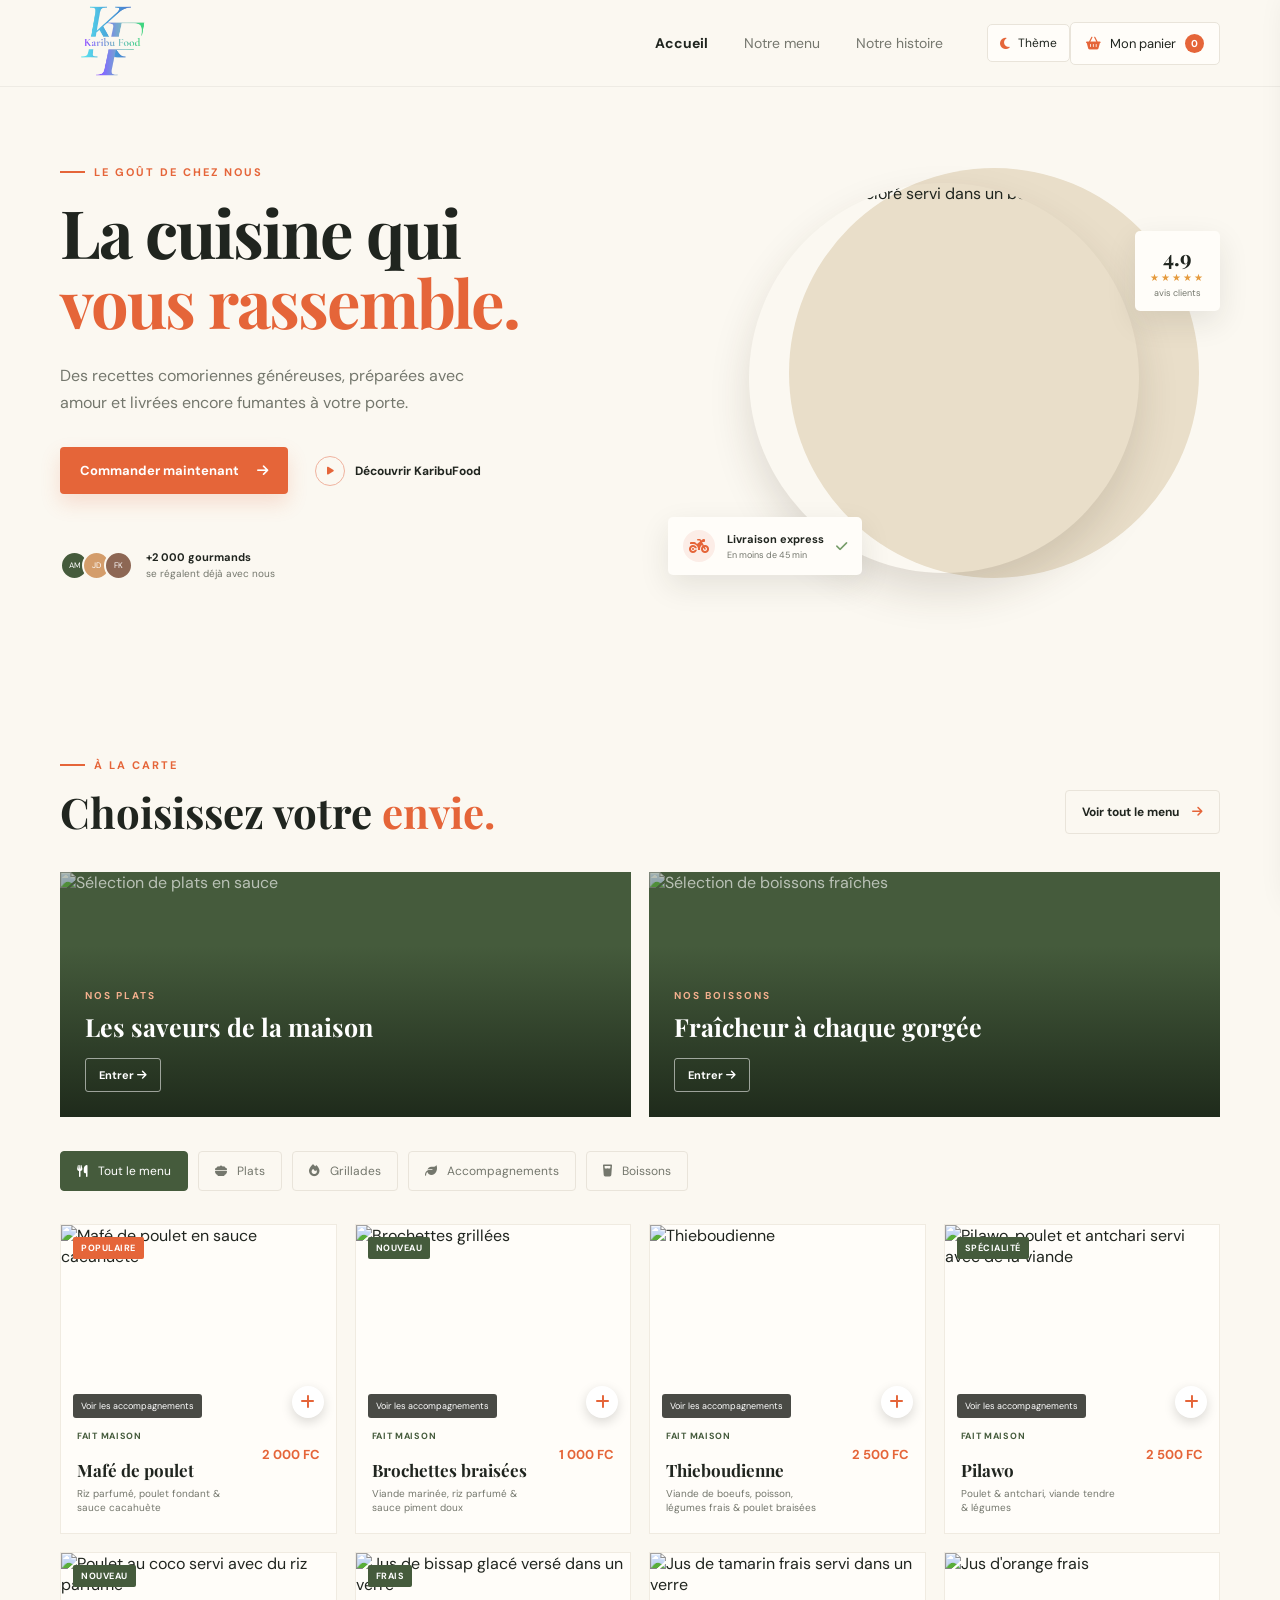
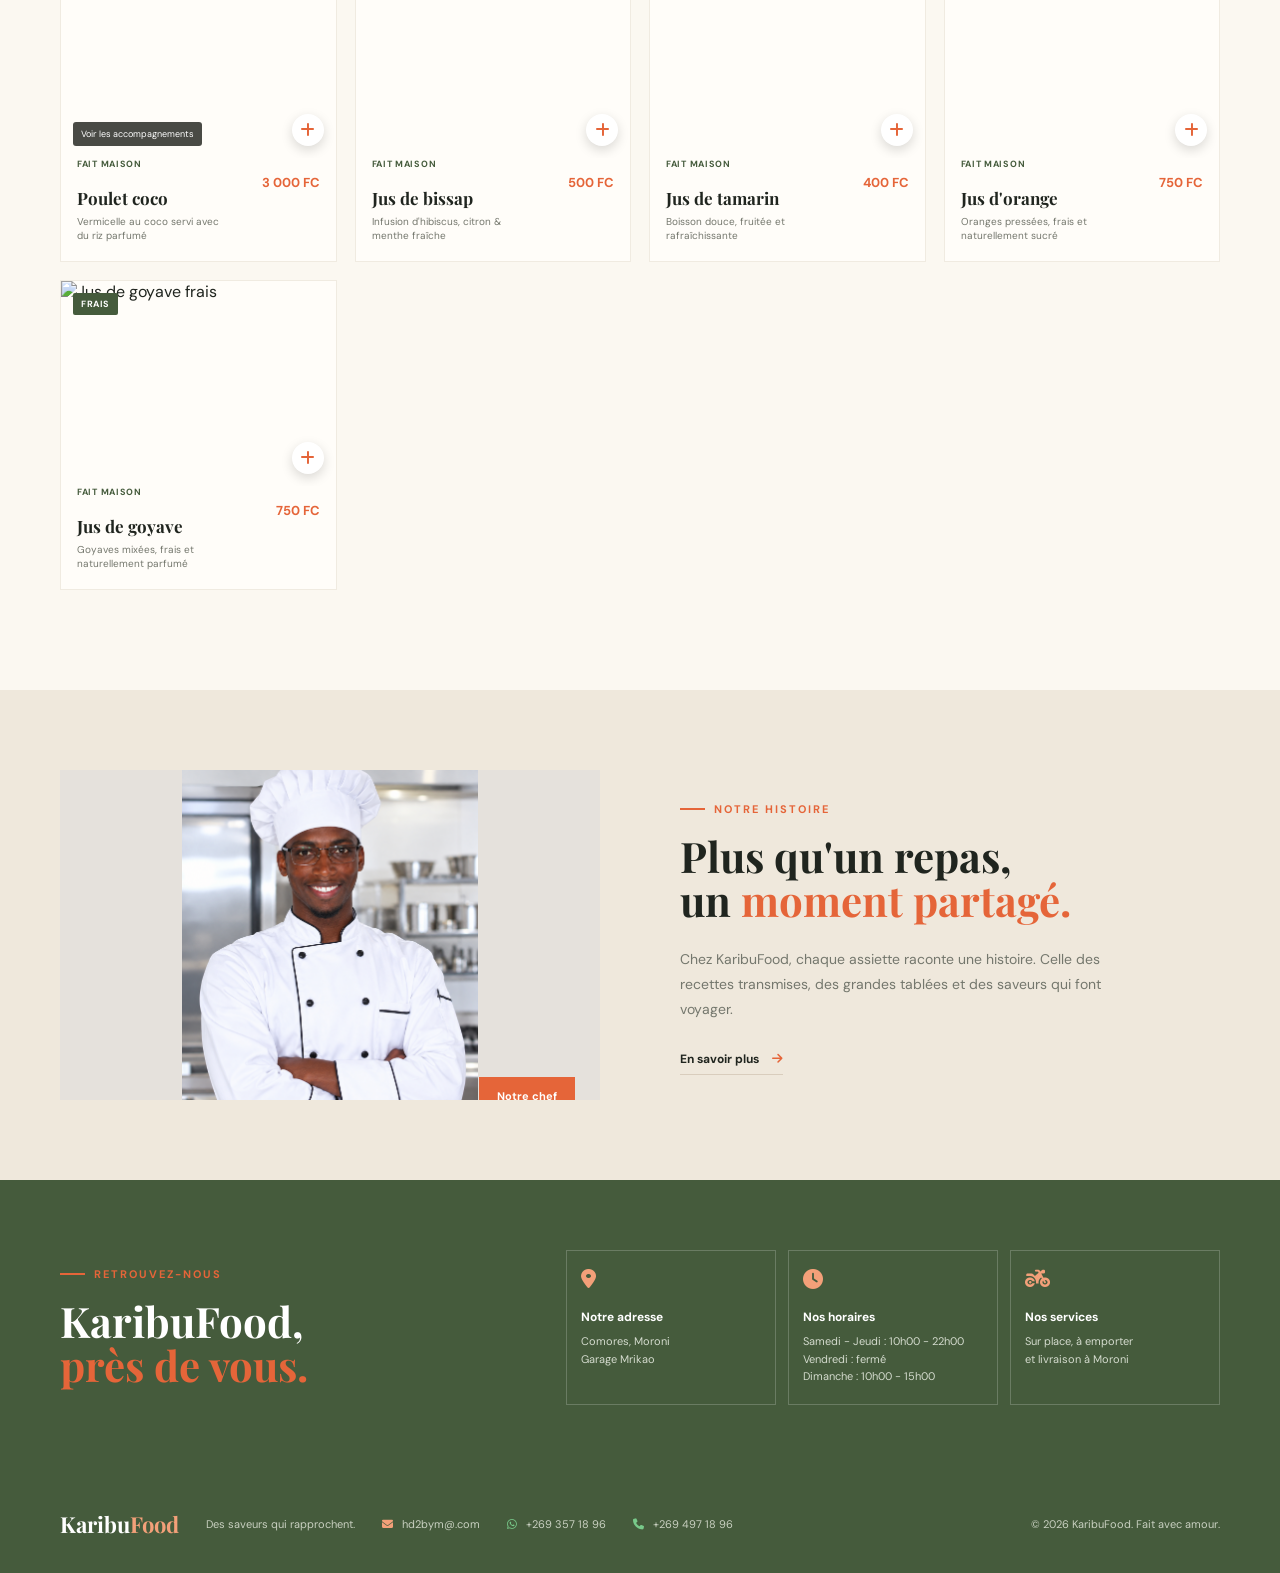
==== commit 9ed2fca7: "Ajouter le mode sombre et clair" ====
--- a/karibufood.html
+++ b/karibufood.html
@@ -16,6 +16,7 @@
         <nav class="navbar container" aria-label="Navigation principale">
             <a class="brand" href="#accueil" aria-label="KaribuFood accueil"><img src="logo image/karibufood_logo_transparent.png" alt="KaribuFood"></a>
             <div class="nav-links"><a class="active" href="#accueil">Accueil</a><a href="#menu">Notre menu</a><a href="#histoire">Notre histoire</a></div>
+            <button class="theme-toggle" id="themeToggle" type="button" aria-label="Activer le mode sombre" aria-pressed="false"><i class="fa-solid fa-moon" aria-hidden="true"></i><span>Thème</span></button>
             <button class="cart-button" id="cartButton" type="button" aria-label="Ouvrir le panier"><i class="fa-solid fa-basket-shopping"></i><span>Mon panier</span><b id="cartCount">0</b></button>
             <button class="menu-toggle" id="menuToggle" type="button" aria-label="Ouvrir le menu"><i class="fa-solid fa-bars"></i></button>
         </nav>
--- a/karibufood.css
+++ b/karibufood.css
@@ -1,4 +1,5 @@
- :root{--ink:#20251f;--muted:#74776d;--cream:#fbf8f1;--paper:#fffdf9;--orange:#e56539;--green:#455b3c;--line:#e9e4da}
+ :root{--ink:#20251f;--muted:#74776d;--cream:#fbf8f1;--paper:#fffdf9;--orange:#e56539;--green:#455b3c;--line:#e9e4da;--soft:#faf7f2;--panel:#f4efe7}
+ body.dark-theme{--ink:#f4f0e8;--muted:#b7b8ae;--cream:#1d211c;--paper:#272c25;--line:#3b4338;--soft:#30372e;--panel:#343b32}
  *{box-sizing:border-box}
  html{scroll-behavior:smooth}
  body{margin:0;background:var(--cream);color:var(--ink);font-family:'DM Sans',sans-serif}
@@ -11,6 +12,9 @@
  .nav-links{display:flex;gap:36px;align-items:center;margin-left:auto;margin-right:44px}
  .nav-links a{font-size:14px;color:#75776e;transition:.2s}
  .nav-links a:hover,.nav-links a.active{color:var(--ink);font-weight:700}
+ .theme-toggle{border:1px solid var(--line);background:var(--paper);border-radius:5px;padding:10px 12px;display:flex;align-items:center;gap:8px;color:var(--ink);font-size:12px;transition:.2s}
+ .theme-toggle i{color:var(--orange);font-size:13px}
+ .theme-toggle:hover{border-color:var(--orange);transform:translateY(-1px)}
  .cart-button{border:1px solid var(--line);background:var(--paper);border-radius:5px;padding:11px 15px;display:flex;align-items:center;gap:9px;color:var(--ink);font-size:13px}
  .cart-button i{color:var(--orange)}
  .cart-button b{background:var(--orange);color:#fff;border-radius:50%;font-size:10px;min-width:19px;height:19px;display:grid;place-items:center}
@@ -156,10 +160,18 @@
  .dish-modal-empty{color:var(--muted);font-size:13px}
  .dish-modal-add{width:100%;justify-content:center}
  [hidden]{display:none!important}
- @media(max-width:800px){.container{width:min(100% - 32px,560px)}.navbar{height:72px}.brand img{width:108px;height:auto}.nav-links{display:none;position:absolute;z-index:5;left:16px;right:16px;top:65px;background:var(--paper);padding:20px;box-shadow:0 8px 22px #0001;flex-direction:column;align-items:flex-start;margin:0}.nav-links.open{display:flex}.menu-toggle{display:block;margin-left:12px}.cart-button{margin-left:auto;padding:9px 10px}.cart-button span{display:none}.hero{padding:52px 0 60px}.hero-grid{grid-template-columns:1fr;gap:35px}.hero h1{font-size:50px}.hero-visual{height:350px}.hero-shape{width:300px;height:300px;right:50%;transform:translateX(50%)}.hero-visual>img{width:285px;height:285px}.delivery-card{left:0;bottom:8px}.rating-card{right:0;top:25px}.menu-section{padding:55px 0 70px}.section-heading{align-items:start;gap:20px;flex-direction:column}.section-heading h2,.story h2{font-size:36px}.food-grid{grid-template-columns:repeat(2,1fr);gap:12px}.food-image{height:170px}.food-info{display:block}.food-info>strong{display:block;margin-top:10px}.story{padding:60px 0}.story-grid{grid-template-columns:1fr;gap:45px}.story-image img{height:280px}.footer-inner{display:block}.footer-inner p{margin:10px 0}.footer-inner small{display:block;margin:20px 0 0}}
+@media(max-width:800px){.container{width:min(100% - 32px,560px)}.navbar{height:72px}.brand img{width:108px;height:auto}.nav-links{display:none;position:absolute;z-index:5;left:16px;right:16px;top:65px;background:var(--paper);padding:20px;box-shadow:0 8px 22px #0001;flex-direction:column;align-items:flex-start;margin:0}.nav-links.open{display:flex}.menu-toggle{display:block;margin-left:12px}.theme-toggle{margin-left:auto;padding:9px 10px}.theme-toggle span{display:none}.cart-button{margin-left:10px;padding:9px 10px}.cart-button span{display:none}.hero{padding:52px 0 60px}.hero-grid{grid-template-columns:1fr;gap:35px}.hero h1{font-size:50px}.hero-visual{height:350px}.hero-shape{width:300px;height:300px;right:50%;transform:translateX(50%)}.hero-visual>img{width:285px;height:285px}.delivery-card{left:0;bottom:8px}.rating-card{right:0;top:25px}.menu-section{padding:55px 0 70px}.section-heading{align-items:start;gap:20px;flex-direction:column}.section-heading h2,.story h2{font-size:36px}.food-grid{grid-template-columns:repeat(2,1fr);gap:12px}.food-image{height:170px}.food-info{display:block}.food-info>strong{display:block;margin-top:10px}.story{padding:60px 0}.story-grid{grid-template-columns:1fr;gap:45px}.story-image img{height:280px}.footer-inner{display:block}.footer-inner p{margin:10px 0}.footer-inner small{display:block;margin:20px 0 0}}
 @media(max-width:430px){.food-grid{grid-template-columns:1fr 1fr}.food-image{height:135px}.food-info h3{font-size:15px}.hero-actions{align-items:flex-start;flex-direction:column;gap:18px}}
 .payment-modal{position:fixed;inset:0;z-index:20;background:rgba(28,31,24,.58);display:grid;place-items:center;padding:20px;opacity:0;pointer-events:none;transition:.25s}.payment-modal.open{opacity:1;pointer-events:auto}.payment-box{width:min(520px,100%);max-height:92vh;overflow:auto;background:var(--paper);padding:30px;border-radius:6px;box-shadow:0 20px 60px #0003;transform:translateY(15px);transition:.25s}.payment-modal.open .payment-box{transform:translateY(0)}.payment-head{display:flex;justify-content:space-between;align-items:start;border-bottom:1px solid var(--line);padding-bottom:20px}.payment-head h2{font-size:30px}.payment-head .eyebrow{margin-bottom:8px}.payment-head button{border:0;background:transparent;color:var(--muted);font-size:19px}.payment-total{display:flex;justify-content:space-between;align-items:center;background:#f4efe7;margin:20px 0;padding:15px 17px;border-radius:4px;font-size:13px}.payment-total strong{font-family:'Playfair Display';font-size:22px;color:var(--orange)}.payment-methods{display:grid;grid-template-columns:repeat(3,1fr);gap:8px;margin-bottom:20px}.payment-method{position:relative;border:1px solid var(--line);background:transparent;border-radius:4px;padding:12px 8px;text-align:left;color:var(--muted);display:flex;align-items:center;gap:8px}.payment-method>i:first-child{font-size:17px;color:var(--orange)}.payment-method span{font-size:10px;font-weight:700}.payment-method small{display:block;font-size:8px;font-weight:400;margin-top:3px}.payment-method>i:last-child{display:none;position:absolute;right:7px;top:7px;color:var(--green);font-size:10px}.payment-method.active{border-color:var(--orange);background:#fff8f4;color:var(--ink)}.payment-method.active>i:last-child{display:block}.payment-box label{display:block;color:var(--ink);font-size:11px;font-weight:700;margin-bottom:13px}.payment-box input{display:block;width:100%;border:1px solid var(--line);border-radius:3px;background:#fff;padding:12px;margin-top:7px;outline:0;font:inherit;font-size:12px;color:var(--ink)}.payment-box input:focus{border-color:var(--orange);box-shadow:0 0 0 3px #e5653918}.form-row{display:grid;grid-template-columns:1fr 1fr;gap:12px}.mobile-fields{display:none}.payment-submit{width:100%;justify-content:center;margin-top:5px}.secure-note{text-align:center;color:var(--muted);font-size:10px;margin:14px 0 0}.secure-note i{color:#759c68;margin-right:5px}.payment-success{display:none;text-align:center;padding:36px 15px 12px}.payment-success.visible{display:block}.payment-success>i{font-size:47px;color:#759c68}.payment-success h3{font-family:'Playfair Display';font-size:25px;margin:17px 0 8px}.payment-success p{font-size:12px;color:var(--muted);line-height:1.6;margin:0 auto 22px;max-width:300px}.payment-success .primary-button{margin:auto}
 @media(max-width:520px){.payment-box{padding:22px}.payment-methods{grid-template-columns:1fr}.payment-method{padding:10px 12px}.payment-method>i:last-child{right:12px}.payment-head h2{font-size:25px}}
 .mobile-fields:not([hidden]){display:block}
 @media(max-width:600px){.menu-collections{grid-template-columns:1fr}.collection-card{height:220px}.info-grid{grid-template-columns:1fr;gap:35px}.restaurant-info h2{font-size:36px}.info-options{grid-template-columns:1fr}.info-option{min-height:auto}.accompaniment-grid{grid-template-columns:1fr}}
 
+body.dark-theme .food-card,
+body.dark-theme .accompaniment-card,
+body.dark-theme .dish-choice{background:var(--soft);border-color:var(--line)}
+body.dark-theme .story{background:#282e27}
+body.dark-theme .story-image{background:#343a32}
+body.dark-theme .payment-total{background:var(--panel)}
+body.dark-theme .payment-method.active{background:var(--panel)}
+
